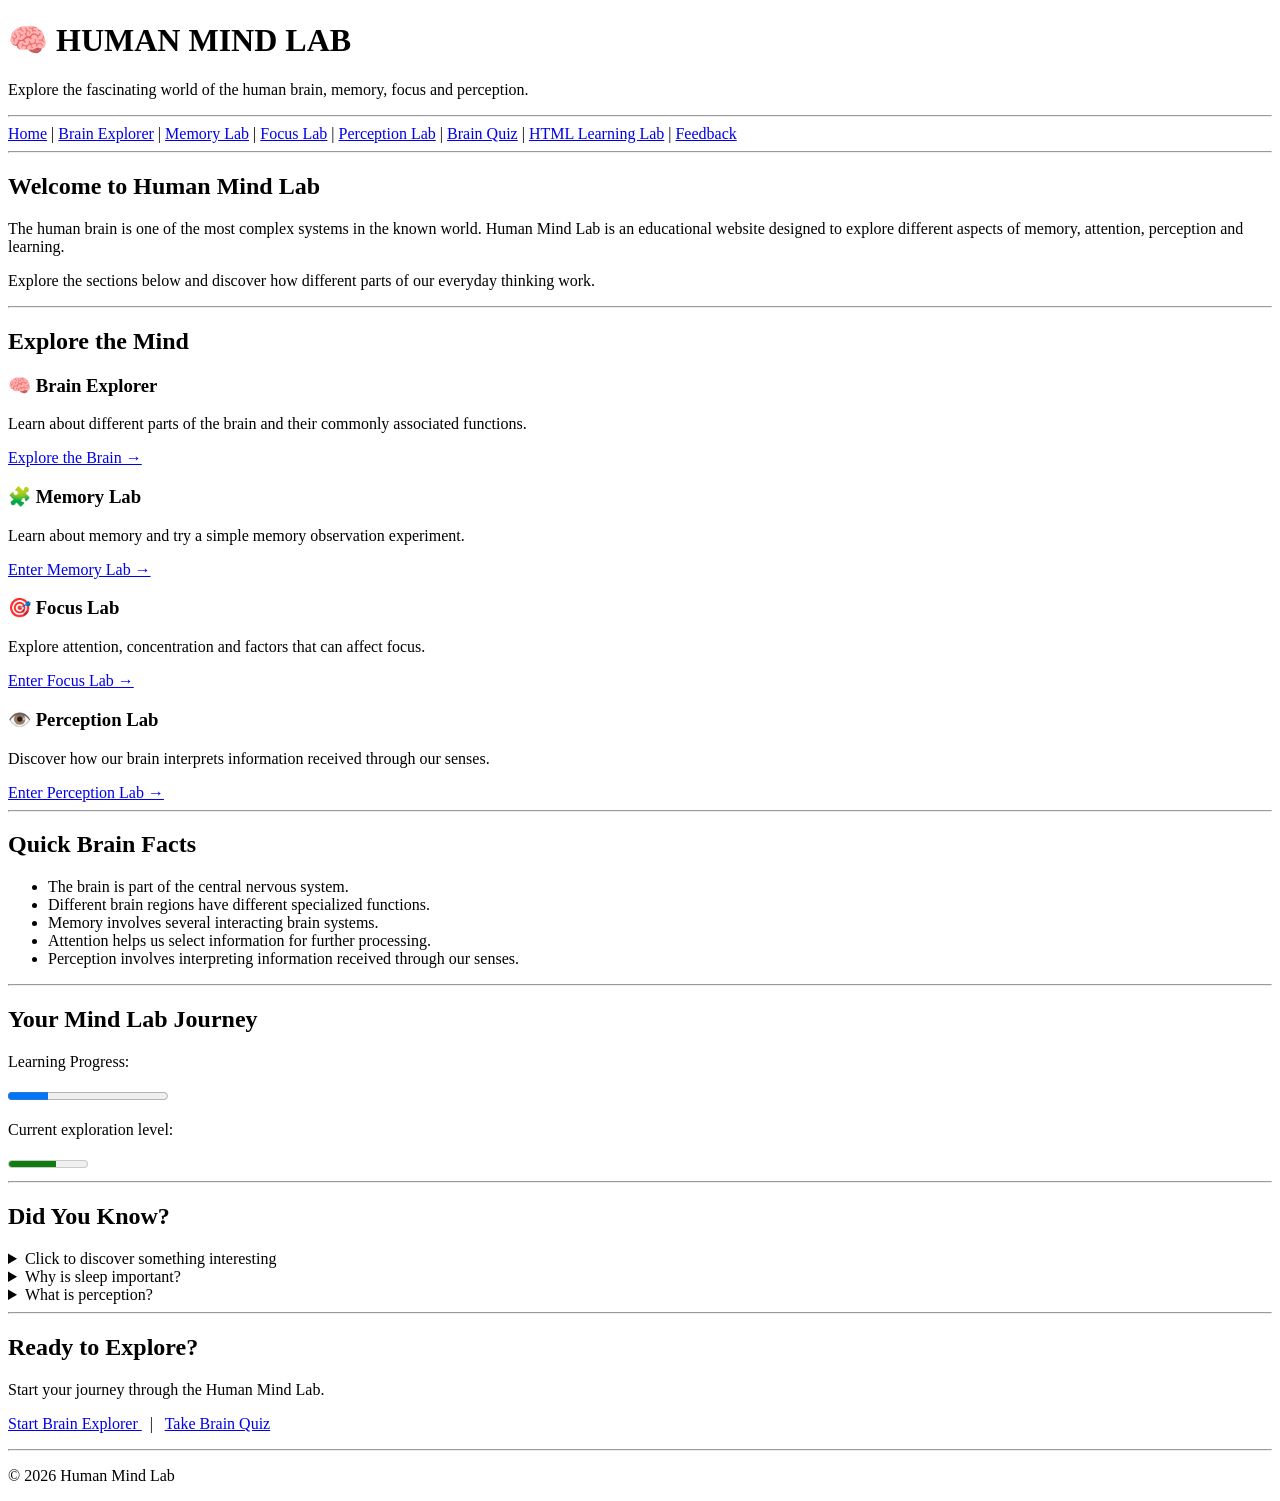
==== index.html @ 0be293cd "Upload Human Mind Lab project" ====
<!DOCTYPE html>
<html lang="en">

<head>
    <meta charset="UTF-8">

    <meta name="viewport"
          content="width=device-width, initial-scale=1.0">

    <title>Human Mind Lab</title>

    <meta name="description"
          content="Human Mind Lab - Explore memory, focus, perception and the human brain.">
</head>

<body>

    <!-- ================= HEADER ================= -->

    <header>

        <h1>🧠 HUMAN MIND LAB</h1>

        <p>
            Explore the fascinating world of the human brain,
            memory, focus and perception.
        </p>

        <hr>

        <!-- ================= NAVIGATION ================= -->

        <nav>

            <a href="index.html">Home</a> |
            <a href="brain.html">Brain Explorer</a> |
            <a href="memory.html">Memory Lab</a> |
            <a href="focus.html">Focus Lab</a> |
            <a href="perception.html">Perception Lab</a> |
            <a href="quiz.html">Brain Quiz</a> |
            <a href="learning.html">HTML Learning Lab</a> |
            <a href="feedback.html">Feedback</a>

        </nav>

    </header>


    <hr>


    <!-- ================= MAIN CONTENT ================= -->

    <main>

        <!-- HERO SECTION -->

        <section>

            <h2>Welcome to Human Mind Lab</h2>

            <p>
                The human brain is one of the most complex systems
                in the known world. Human Mind Lab is an educational
                website designed to explore different aspects of
                memory, attention, perception and learning.
            </p>

            <p>
                Explore the sections below and discover how different
                parts of our everyday thinking work.
            </p>

        </section>


        <hr>


        <!-- ================= EXPLORE SECTION ================= -->

        <section>

            <h2>Explore the Mind</h2>


            <article>

                <h3>🧠 Brain Explorer</h3>

                <p>
                    Learn about different parts of the brain and
                    their commonly associated functions.
                </p>

                <a href="brain.html">
                    Explore the Brain →
                </a>

            </article>


            <article>

                <h3>🧩 Memory Lab</h3>

                <p>
                    Learn about memory and try a simple memory
                    observation experiment.
                </p>

                <a href="memory.html">
                    Enter Memory Lab →
                </a>

            </article>


            <article>

                <h3>🎯 Focus Lab</h3>

                <p>
                    Explore attention, concentration and factors
                    that can affect focus.
                </p>

                <a href="focus.html">
                    Enter Focus Lab →
                </a>

            </article>


            <article>

                <h3>👁️ Perception Lab</h3>

                <p>
                    Discover how our brain interprets information
                    received through our senses.
                </p>

                <a href="perception.html">
                    Enter Perception Lab →
                </a>

            </article>

        </section>


        <hr>


        <!-- ================= QUICK FACTS ================= -->

        <section>

            <h2>Quick Brain Facts</h2>

            <ul>

                <li>
                    The brain is part of the central nervous system.
                </li>

                <li>
                    Different brain regions have different
                    specialized functions.
                </li>

                <li>
                    Memory involves several interacting brain systems.
                </li>

                <li>
                    Attention helps us select information for
                    further processing.
                </li>

                <li>
                    Perception involves interpreting information
                    received through our senses.
                </li>

            </ul>

        </section>


        <hr>


        <!-- ================= PROGRESS SECTION ================= -->

        <section>

            <h2>Your Mind Lab Journey</h2>

            <p>
                Learning Progress:
            </p>

            <progress value="25" max="100">
                25%
            </progress>

            <p>
                Current exploration level:
            </p>

            <meter value="3" min="0" max="5">
                3 out of 5
            </meter>

        </section>


        <hr>


        <!-- ================= DID YOU KNOW ================= -->

        <section>

            <h2>Did You Know?</h2>

            <details>

                <summary>
                    Click to discover something interesting
                </summary>

                <p>
                    Your brain continuously processes information
                    from your surroundings, even when you are not
                    consciously thinking about every detail.
                </p>

            </details>


            <details>

                <summary>
                    Why is sleep important?
                </summary>

                <p>
                    Sleep is associated with important biological
                    processes including memory consolidation,
                    learning and recovery.
                </p>

            </details>


            <details>

                <summary>
                    What is perception?
                </summary>

                <p>
                    Perception is the process through which the brain
                    interprets information received from the senses.
                </p>

            </details>

        </section>


        <hr>


        <!-- ================= CALL TO ACTION ================= -->

        <section>

            <h2>Ready to Explore?</h2>

            <p>
                Start your journey through the Human Mind Lab.
            </p>

            <p>

                <a href="brain.html">
                    Start Brain Explorer
                </a>

                &nbsp; | &nbsp;

                <a href="quiz.html">
                    Take Brain Quiz
                </a>

            </p>

        </section>

    </main>


    <hr>


    <!-- ================= FOOTER ================= -->

    <footer>

        <p>
            &copy; 2026 Human Mind Lab
        </p>

    </footer>

</body>

</html>
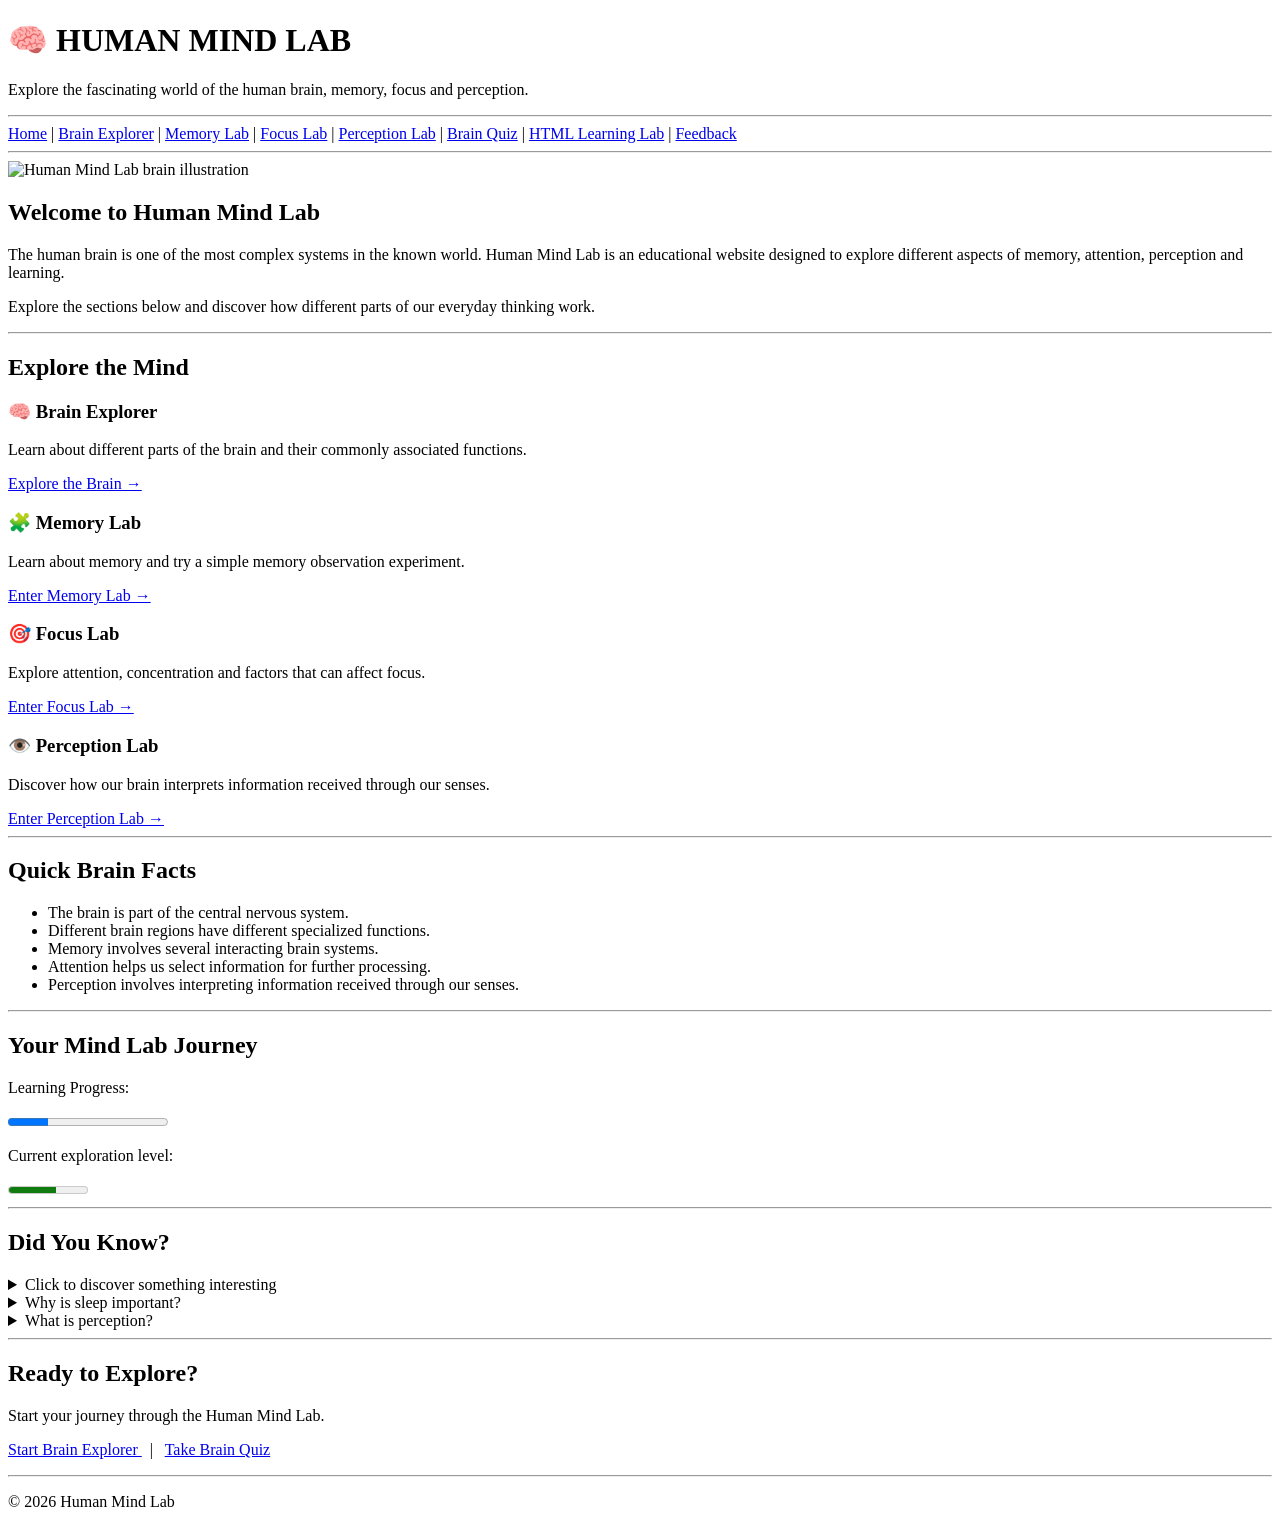
==== commit 526b271c: "Update index.html" ====
--- a/index.html
+++ b/index.html
@@ -11,6 +11,7 @@
 
     <meta name="description"
           content="Human Mind Lab - Explore memory, focus, perception and the human brain.">
+    <link rel="stylesheet" href="style.css">   
 </head>
 
 <body>
@@ -52,6 +53,12 @@
     <!-- ================= MAIN CONTENT ================= -->
 
     <main>
+         <section class="hero-image">
+        <img
+            src="images/human-mind-hero.png"
+            alt="Human Mind Lab brain illustration"
+        >
+    </section>
 
         <!-- HERO SECTION -->
 
@@ -319,4 +326,4 @@
 
 </body>
 
-</html>+</html>
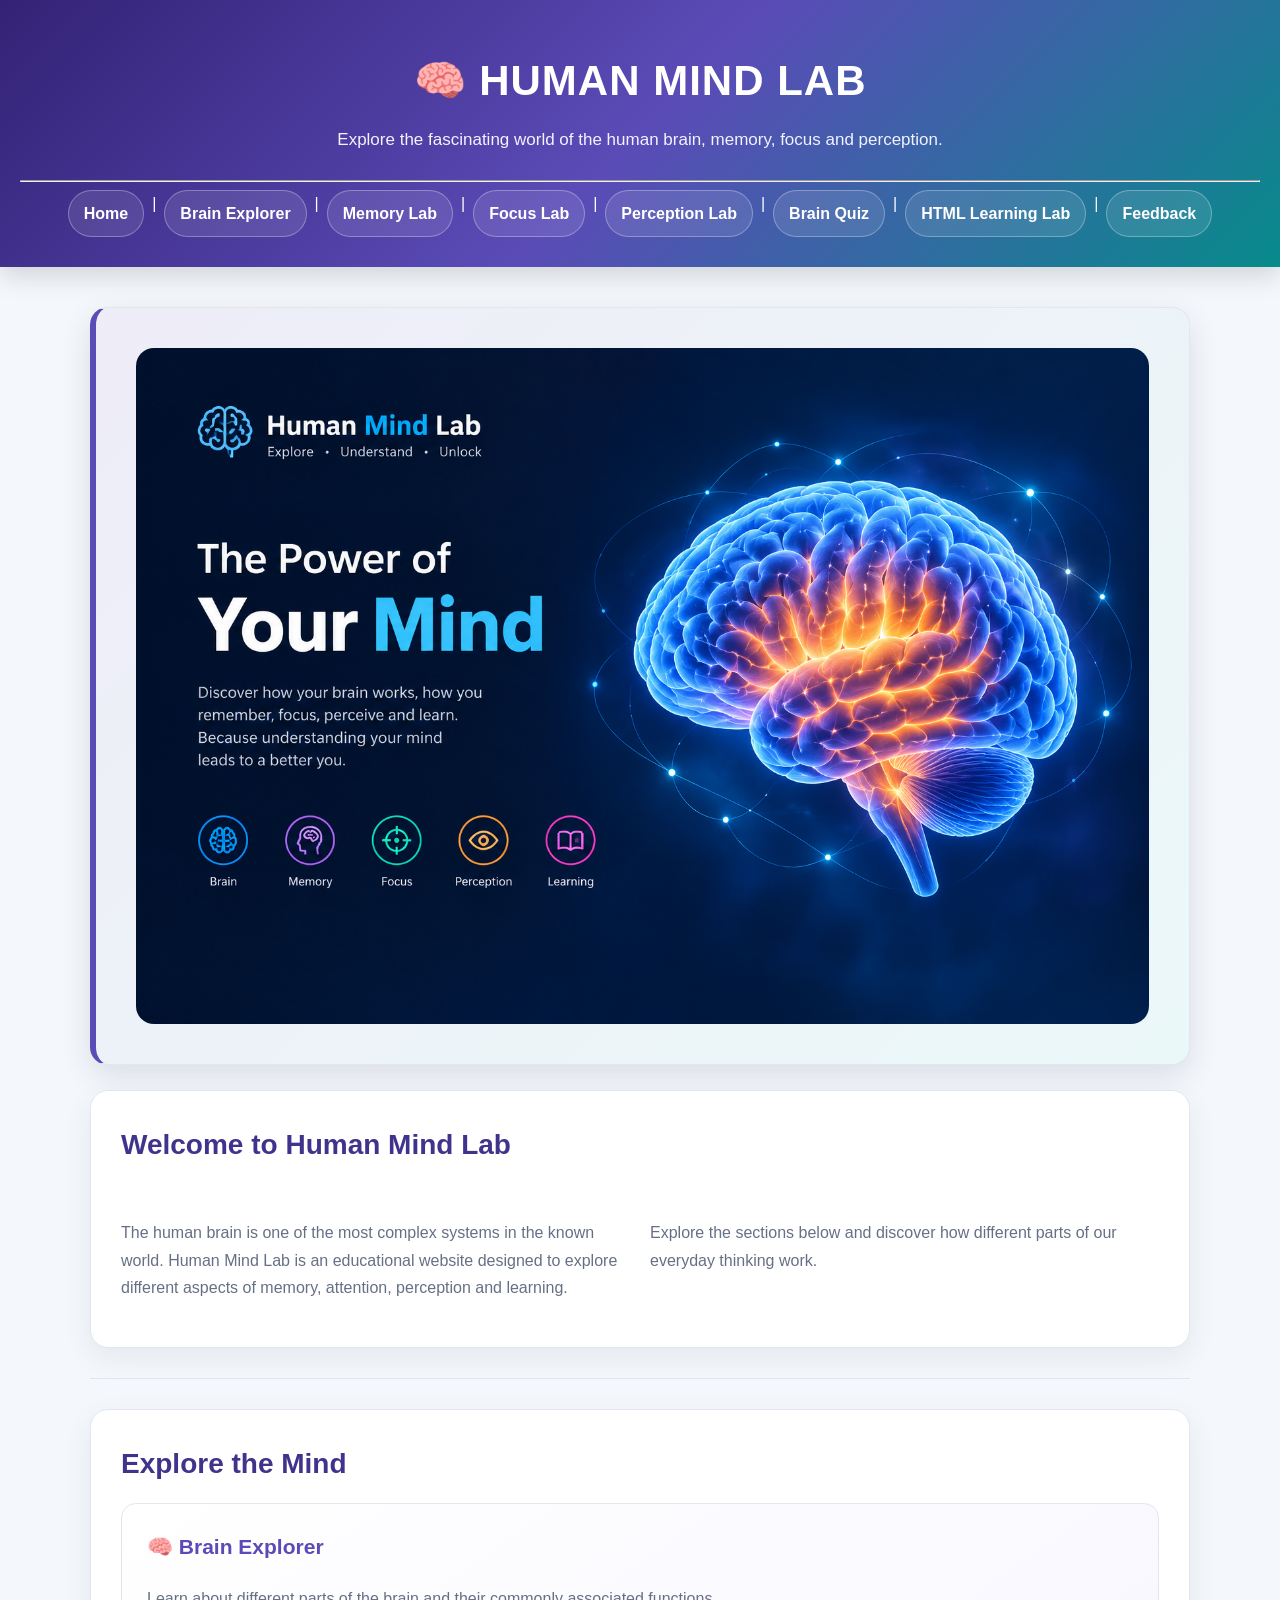
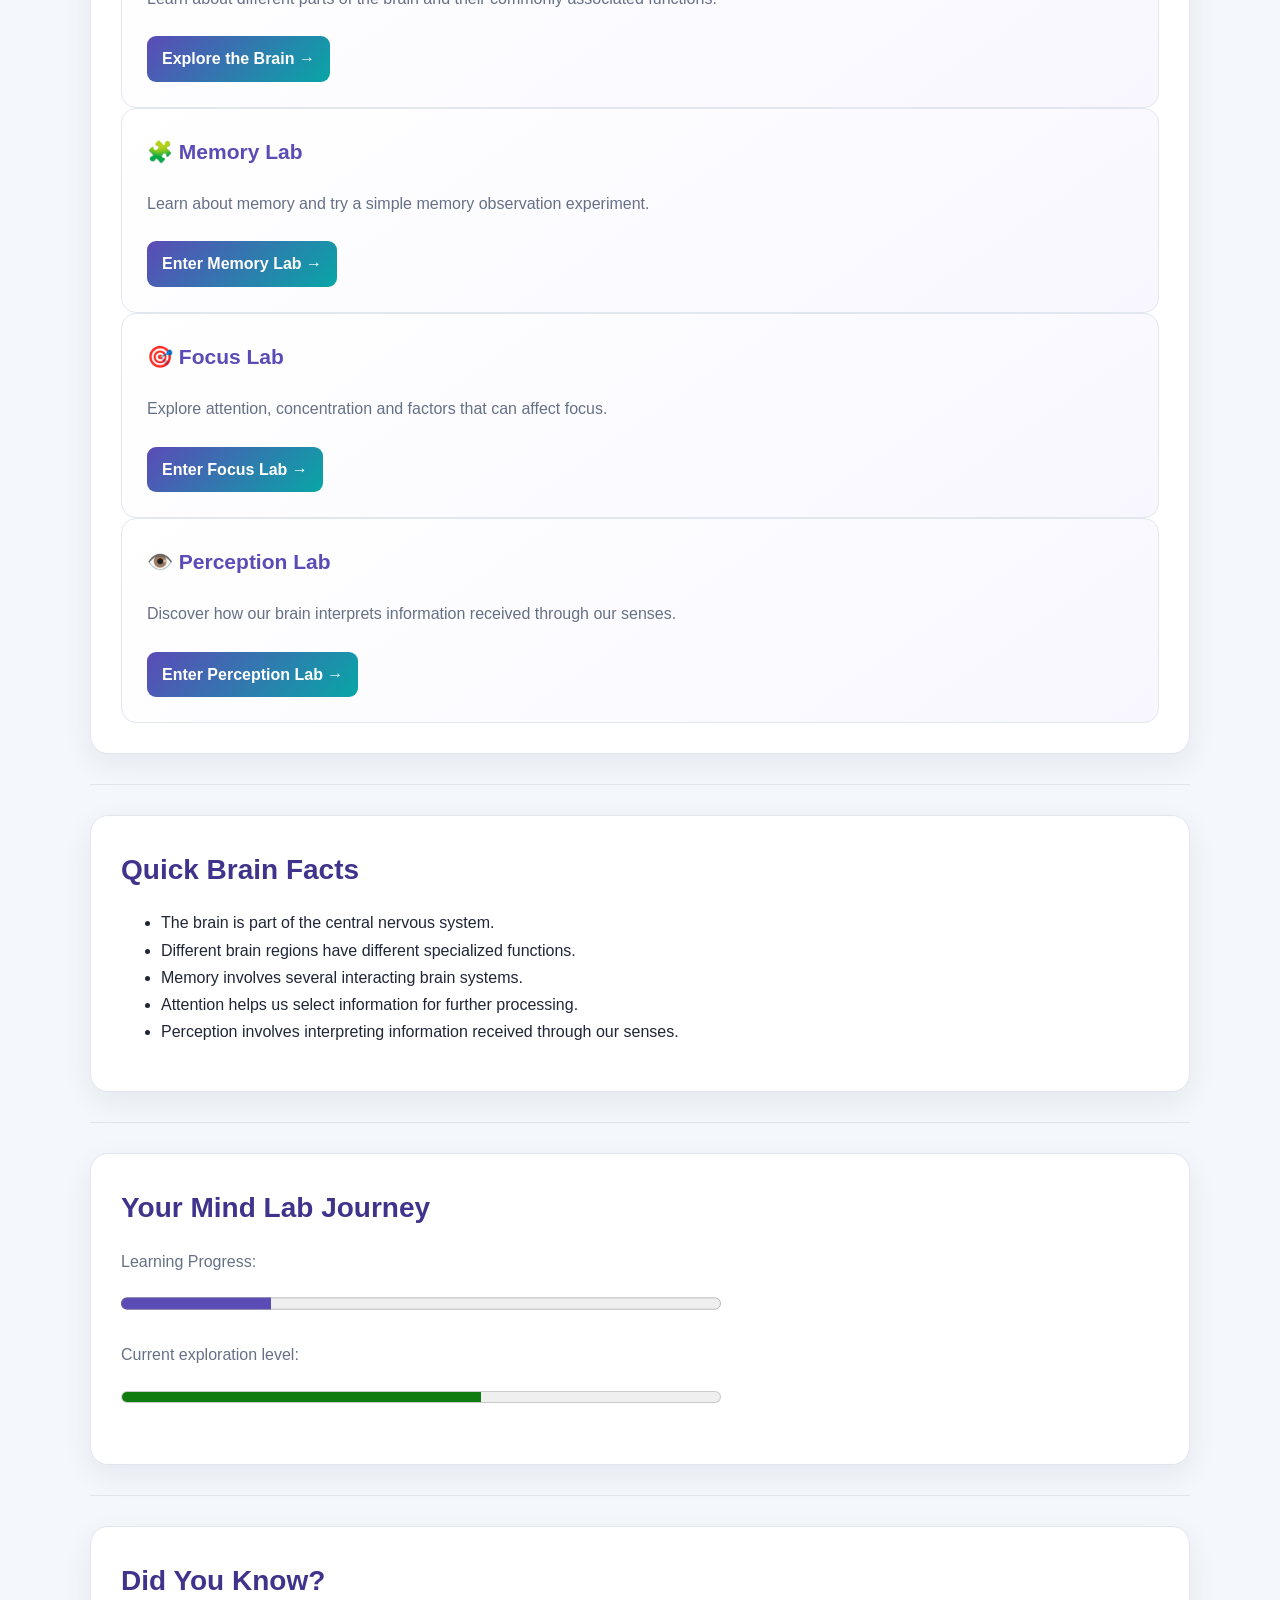
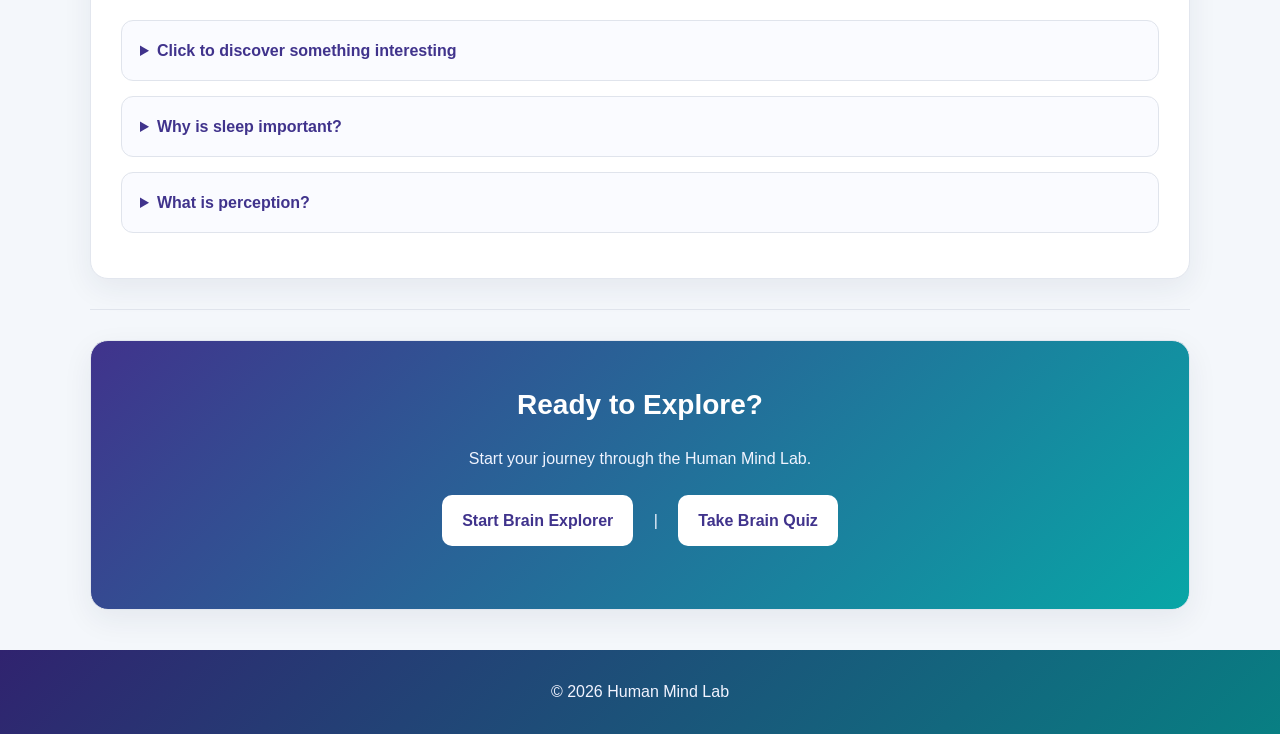
==== commit 83743364: "Update index.html" ====
--- a/index.html
+++ b/index.html
@@ -55,7 +55,7 @@
     <main>
          <section class="hero-image">
         <img
-            src="images/human-mind-hero.png"
+            src="human-mind-hero.png"
             alt="Human Mind Lab brain illustration"
         >
     </section>
--- a/style.css
+++ b/style.css
@@ -0,0 +1,431 @@
+/* =========================================
+   HUMAN MIND LAB - HOME PAGE
+   index.html
+   ========================================= */
+
+* {
+    box-sizing: border-box;
+}
+
+html {
+    scroll-behavior: smooth;
+}
+
+body {
+    margin: 0;
+    font-family: "Segoe UI", Arial, sans-serif;
+    line-height: 1.7;
+    color: #202638;
+    background: #f4f7fb;
+}
+
+/* =========================================
+   HEADER
+   ========================================= */
+
+header {
+    padding: 45px 20px 30px;
+    text-align: center;
+    color: white;
+    background: linear-gradient(
+        135deg,
+        #332275,
+        #5b4bb7,
+        #078b8b
+    );
+    box-shadow: 0 8px 25px rgba(0, 0, 0, 0.15);
+}
+
+header h1 {
+    margin: 0 0 10px;
+    font-size: 42px;
+    letter-spacing: 1px;
+}
+
+header p {
+    max-width: 750px;
+    margin: 0 auto 25px;
+    font-size: 17px;
+    color: #f1f3ff;
+}
+
+/* =========================================
+   NAVIGATION
+   ========================================= */
+
+nav {
+    display: flex;
+    flex-wrap: wrap;
+    justify-content: center;
+    gap: 8px;
+}
+
+nav a {
+    padding: 9px 15px;
+    color: white;
+    text-decoration: none;
+    font-weight: 600;
+    border: 1px solid rgba(255, 255, 255, 0.3);
+    border-radius: 25px;
+    background: rgba(255, 255, 255, 0.10);
+    transition: 0.3s;
+}
+
+nav a:hover {
+    background: white;
+    color: #4d3ca0;
+    transform: translateY(-2px);
+}
+
+/* =========================================
+   HORIZONTAL LINES
+   ========================================= */
+
+body > hr {
+    display: none;
+}
+
+main hr {
+    border: 0;
+    border-top: 1px solid #e0e4ec;
+    margin: 30px 0;
+}
+
+/* =========================================
+   MAIN CONTAINER
+   ========================================= */
+
+main {
+    width: 92%;
+    max-width: 1100px;
+    margin: 40px auto;
+}
+
+/* =========================================
+   GENERAL SECTIONS
+   ========================================= */
+
+main > section {
+    margin-bottom: 25px;
+    padding: 30px;
+    background: white;
+    border: 1px solid #e2e6ee;
+    border-radius: 18px;
+    box-shadow: 0 10px 30px rgba(30, 40, 70, 0.07);
+}
+
+section h2 {
+    margin-top: 0;
+    margin-bottom: 15px;
+    color: #40338c;
+    font-size: 28px;
+}
+
+section p {
+    color: #667085;
+}
+
+/* =========================================
+   WELCOME SECTION
+   ========================================= */
+
+main > section:first-child {
+    padding: 40px;
+    background:
+        linear-gradient(
+            135deg,
+            rgba(91, 75, 183, 0.10),
+            rgba(0, 166, 166, 0.08)
+        ),
+        white;
+    border-left: 6px solid #5b4bb7;
+}
+
+main > section:first-child h2 {
+    font-size: 32px;
+}
+
+/* =========================================
+   EXPLORE THE MIND
+   ========================================= */
+
+main > section:nth-of-type(2) {
+    display: grid;
+    grid-template-columns: repeat(2, 1fr);
+    gap: 20px;
+}
+
+main > section:nth-of-type(2) > h2 {
+    grid-column: 1 / -1;
+}
+
+/* Individual cards */
+
+article {
+    padding: 25px;
+    border: 1px solid #e2e6ee;
+    border-radius: 15px;
+    background: linear-gradient(
+        145deg,
+        #ffffff,
+        #f8f7ff
+    );
+    transition: 0.3s;
+}
+
+article:hover {
+    transform: translateY(-7px);
+    box-shadow: 0 18px 35px rgba(50, 45, 100, 0.13);
+    border-color: #bcb2ed;
+}
+
+article h3 {
+    margin-top: 0;
+    color: #5b4bb7;
+    font-size: 21px;
+}
+
+article p {
+    color: #667085;
+}
+
+article a {
+    display: inline-block;
+    margin-top: 8px;
+    padding: 9px 15px;
+    color: white;
+    background: linear-gradient(
+        135deg,
+        #5b4bb7,
+        #08a6a6
+    );
+    border-radius: 9px;
+    text-decoration: none;
+    font-weight: 700;
+    transition: 0.3s;
+}
+
+article a:hover {
+    transform: translateY(-2px);
+    box-shadow: 0 8px 18px rgba(91, 75, 183, 0.25);
+}
+
+/* =========================================
+   QUICK BRAIN FACTS
+   ========================================= */
+
+main > section:nth-of-type(3) ul {
+    padding-left: 25px;
+}
+
+main > section:nth-of-type(3) li {
+    margin: 12px 0;
+    padding-left: 5px;
+    color: #667085;
+}
+
+main > section:nth-of-type(3) li::marker {
+    color: #5b4bb7;
+}
+
+/* =========================================
+   PROGRESS SECTION
+   ========================================= */
+
+progress,
+meter {
+    width: 100%;
+    max-width: 600px;
+    height: 25px;
+    display: block;
+    margin: 10px 0 25px;
+}
+
+progress {
+    accent-color: #5b4bb7;
+}
+
+meter {
+    accent-color: #08a6a6;
+}
+
+/* =========================================
+   DID YOU KNOW
+   ========================================= */
+
+details {
+    margin: 15px 0;
+    border: 1px solid #e0e4ec;
+    border-radius: 12px;
+    background: #fafbff;
+    overflow: hidden;
+}
+
+summary {
+    padding: 16px 18px;
+    cursor: pointer;
+    color: #40338c;
+    font-weight: 700;
+    transition: 0.2s;
+}
+
+summary:hover {
+    background: #f0eeff;
+}
+
+details[open] summary {
+    background: #f0eeff;
+    border-bottom: 1px solid #e0e4ec;
+}
+
+details p {
+    padding: 5px 20px 18px;
+}
+
+/* =========================================
+   CALL TO ACTION
+   ========================================= */
+
+main > section:last-child {
+    text-align: center;
+    padding: 40px 25px;
+    background: linear-gradient(
+        135deg,
+        #40338c,
+        #08a6a6
+    );
+}
+
+main > section:last-child h2 {
+    color: white;
+}
+
+main > section:last-child p {
+    color: #f0f4ff;
+}
+
+main > section:last-child a {
+    display: inline-block;
+    margin: 7px;
+    padding: 12px 20px;
+    color: #40338c;
+    background: white;
+    border-radius: 10px;
+    text-decoration: none;
+    font-weight: 800;
+    transition: 0.3s;
+}
+
+main > section:last-child a:hover {
+    transform: translateY(-3px);
+    box-shadow: 0 10px 25px rgba(0, 0, 0, 0.18);
+}
+
+/* =========================================
+   FOOTER
+   ========================================= */
+
+footer {
+    padding: 28px 20px;
+    text-align: center;
+    color: white;
+    background: linear-gradient(
+        135deg,
+        #30236f,
+        #087f83
+    );
+}
+
+footer p {
+    margin: 0;
+    color: #f2f4ff;
+}
+
+/* =========================================
+   RESPONSIVE DESIGN
+   ========================================= */
+
+@media (max-width: 800px) {
+
+    header h1 {
+        font-size: 32px;
+    }
+
+    nav {
+        flex-direction: column;
+        align-items: stretch;
+    }
+
+    nav a {
+        text-align: center;
+    }
+
+    main {
+        width: 94%;
+        margin: 25px auto;
+    }
+
+    main > section {
+        padding: 23px;
+    }
+
+    main > section:nth-of-type(2) {
+        grid-template-columns: 1fr;
+    }
+
+    main > section:nth-of-type(2) > h2 {
+        grid-column: auto;
+    }
+}
+
+@media (max-width: 500px) {
+
+    header {
+        padding: 35px 15px 25px;
+    }
+
+    header h1 {
+        font-size: 26px;
+    }
+
+    header p {
+        font-size: 15px;
+    }
+
+    main {
+        width: 95%;
+    }
+
+    main > section {
+        padding: 18px;
+        border-radius: 14px;
+    }
+
+    article {
+        padding: 20px;
+    }
+
+    main > section:last-child a {
+        display: block;
+        margin: 10px 0;
+    }
+}
+/* =========================================
+   HERO IMAGE
+   ========================================= */
+
+.hero-image {
+    margin-bottom: 25px;
+    padding: 0;
+    overflow: hidden;
+    border-radius: 18px;
+    background: #071a3d;
+    box-shadow: 0 10px 30px rgba(30, 40, 70, 0.12);
+}
+
+.hero-image img {
+    display: block;
+    width: 100%;
+    height: auto;
+    border-radius: 18px;
+}
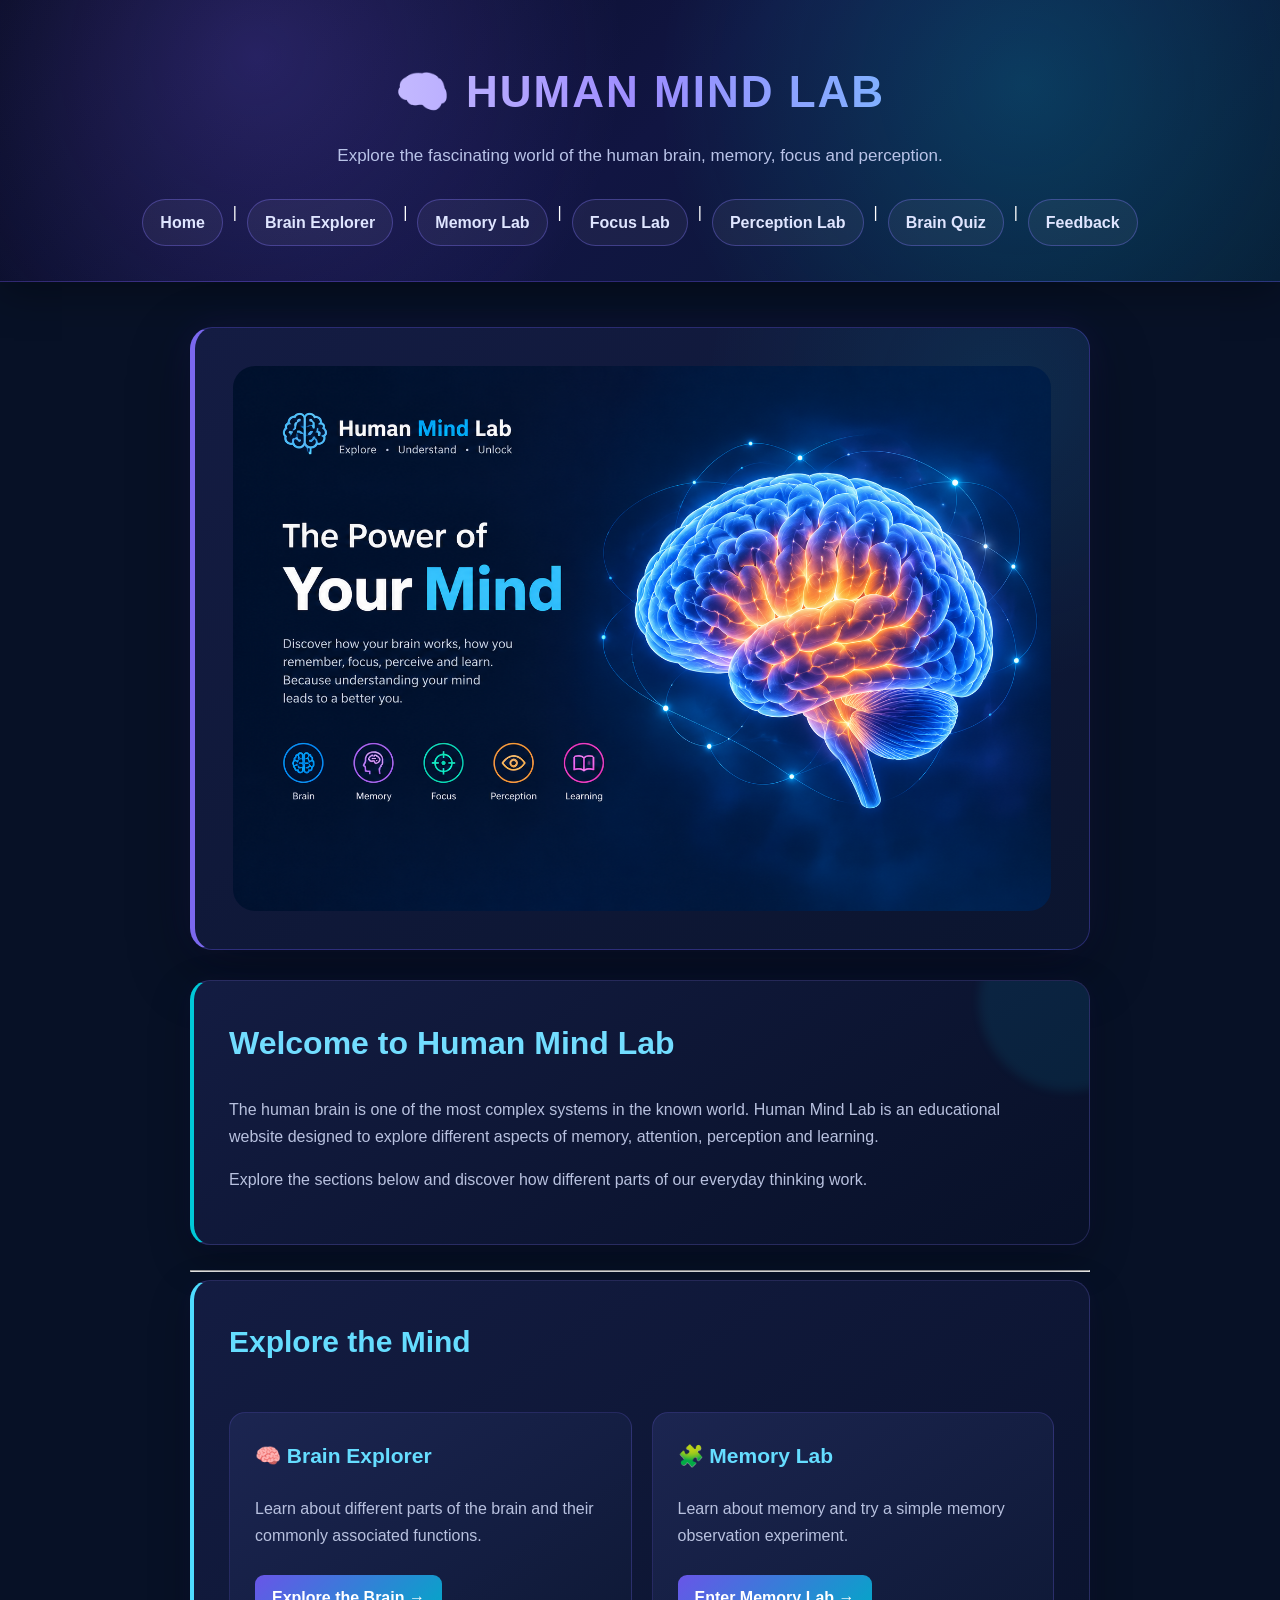
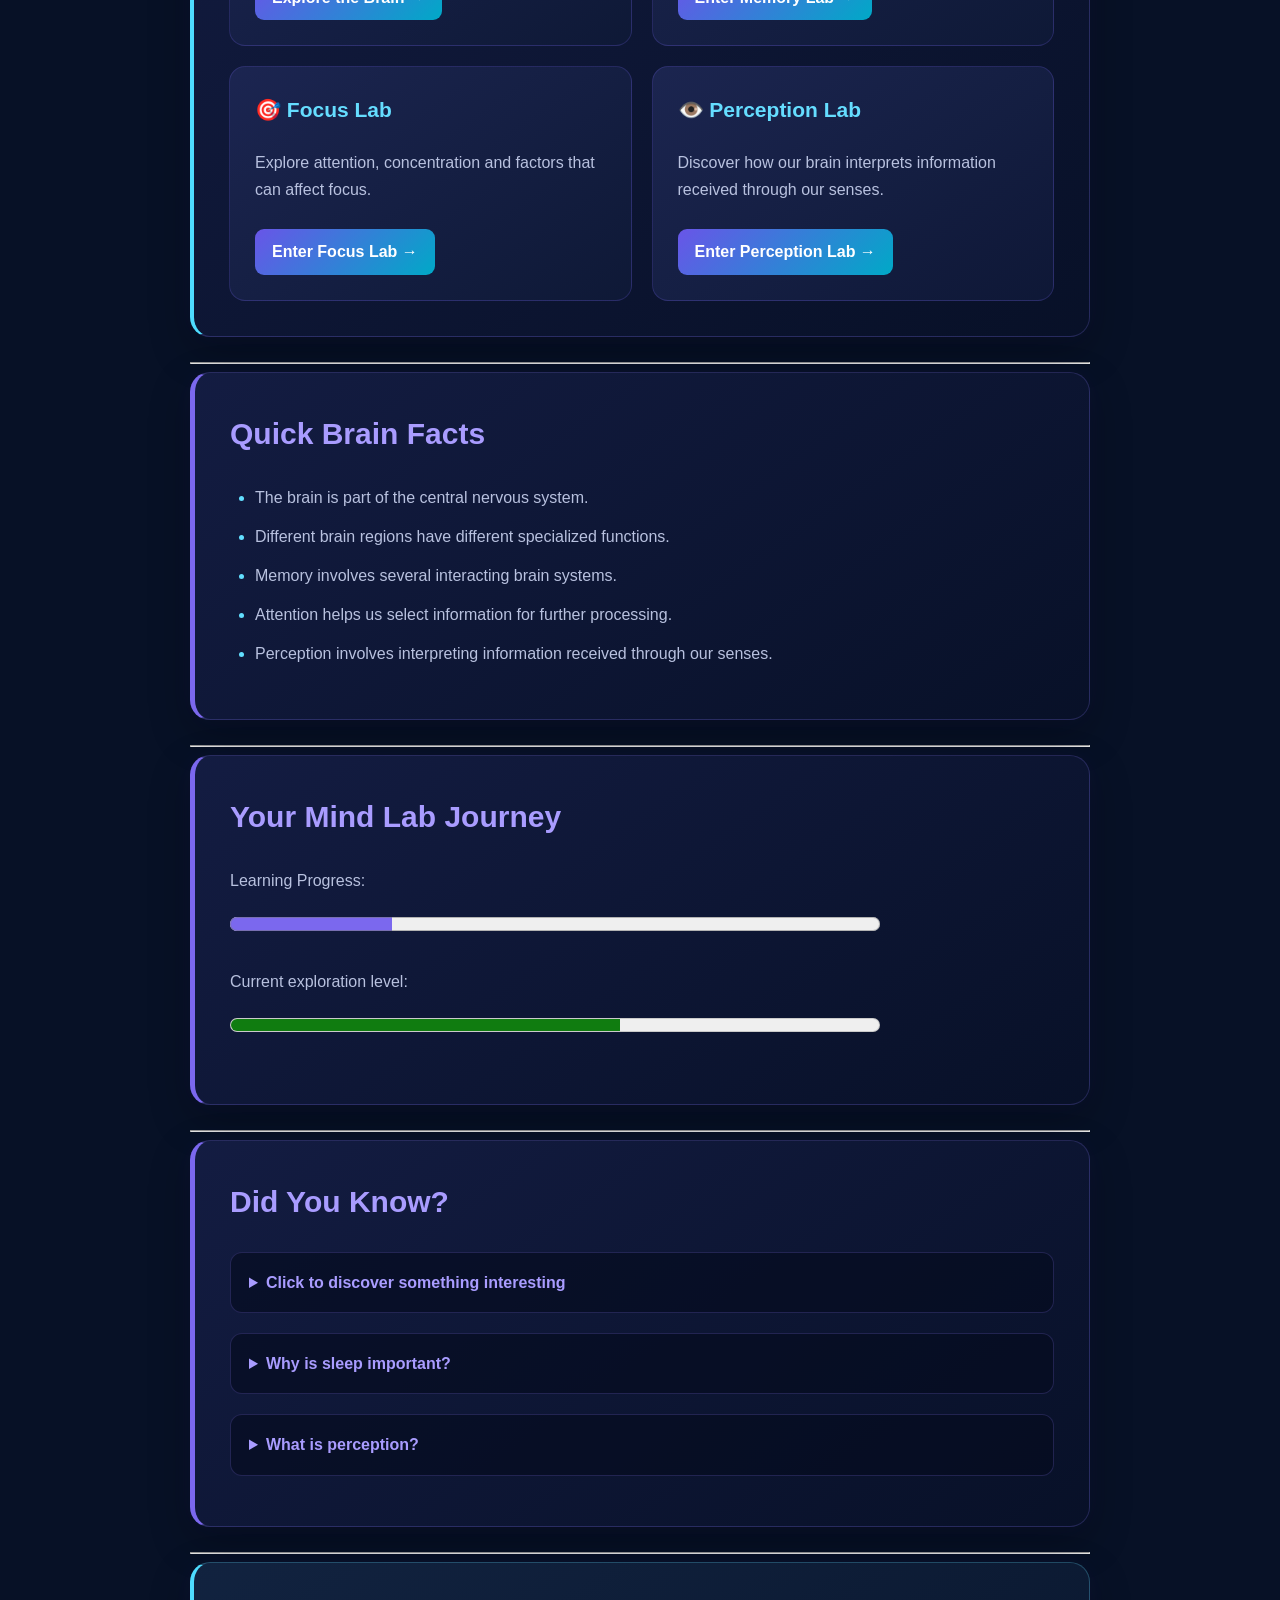
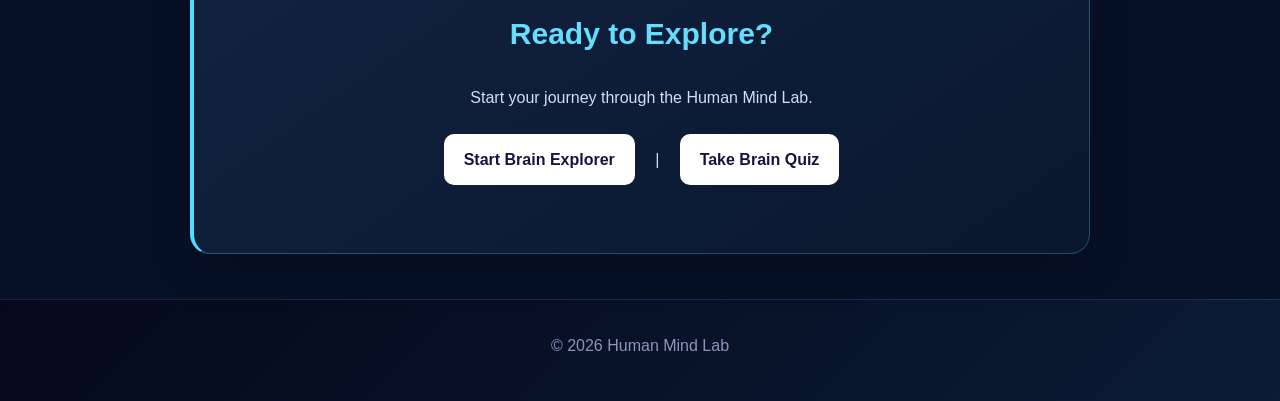
==== commit 8dcbd721: "Update index.html" ====
--- a/index.html
+++ b/index.html
@@ -39,7 +39,6 @@
             <a href="focus.html">Focus Lab</a> |
             <a href="perception.html">Perception Lab</a> |
             <a href="quiz.html">Brain Quiz</a> |
-            <a href="learning.html">HTML Learning Lab</a> |
             <a href="feedback.html">Feedback</a>
 
         </nav>
--- a/style.css
+++ b/style.css
@@ -1,5 +1,6 @@
 /* =========================================
-   HUMAN MIND LAB - HOME PAGE
+   HUMAN MIND LAB
+   MODERN FUTURISTIC THEME
    index.html
    ========================================= */
 
@@ -15,8 +16,8 @@
     margin: 0;
     font-family: "Segoe UI", Arial, sans-serif;
     line-height: 1.7;
-    color: #202638;
-    background: #f4f7fb;
+    color: #e8ecff;
+    background: #071126;
 }
 
 /* =========================================
@@ -24,29 +25,34 @@
    ========================================= */
 
 header {
-    padding: 45px 20px 30px;
+    padding: 55px 20px 35px;
     text-align: center;
     color: white;
-    background: linear-gradient(
-        135deg,
-        #332275,
-        #5b4bb7,
-        #078b8b
-    );
-    box-shadow: 0 8px 25px rgba(0, 0, 0, 0.15);
+
+    background:
+        radial-gradient(circle at 20% 20%, rgba(123, 92, 255, 0.25), transparent 35%),
+        radial-gradient(circle at 80% 30%, rgba(0, 220, 255, 0.18), transparent 35%),
+        linear-gradient(135deg, #070b20, #111542, #071d35);
+
+    border-bottom: 1px solid rgba(123, 92, 255, 0.3);
+    box-shadow: 0 10px 40px rgba(0, 0, 0, 0.35);
 }
 
 header h1 {
-    margin: 0 0 10px;
-    font-size: 42px;
-    letter-spacing: 1px;
+    margin: 0 0 12px;
+    font-size: 44px;
+    letter-spacing: 2px;
+
+    background: linear-gradient(90deg, #ffffff, #9d8cff, #55e8ff);
+    -webkit-background-clip: text;
+    -webkit-text-fill-color: transparent;
 }
 
 header p {
-    max-width: 750px;
-    margin: 0 auto 25px;
+    max-width: 760px;
+    margin: 0 auto 28px;
+    color: #b9c3e8;
     font-size: 17px;
-    color: #f1f3ff;
 }
 
 /* =========================================
@@ -57,48 +63,80 @@
     display: flex;
     flex-wrap: wrap;
     justify-content: center;
-    gap: 8px;
+    gap: 10px;
 }
 
 nav a {
-    padding: 9px 15px;
-    color: white;
+    padding: 9px 17px;
+
+    color: #dfe5ff;
     text-decoration: none;
     font-weight: 600;
-    border: 1px solid rgba(255, 255, 255, 0.3);
+
+    border: 1px solid rgba(135, 121, 255, 0.35);
     border-radius: 25px;
-    background: rgba(255, 255, 255, 0.10);
-    transition: 0.3s;
+
+    background: rgba(255, 255, 255, 0.05);
+
+    transition: 0.3s ease;
 }
 
 nav a:hover {
-    background: white;
-    color: #4d3ca0;
-    transform: translateY(-2px);
-}
-
-/* =========================================
-   HORIZONTAL LINES
-   ========================================= */
-
-body > hr {
-    display: none;
-}
-
-main hr {
-    border: 0;
-    border-top: 1px solid #e0e4ec;
-    margin: 30px 0;
-}
-
-/* =========================================
-   MAIN CONTAINER
+    color: white;
+    background: linear-gradient(135deg, #6654e8, #00bcd4);
+
+    border-color: transparent;
+
+    transform: translateY(-3px);
+
+    box-shadow:
+        0 8px 25px rgba(94, 76, 220, 0.35);
+}
+
+/* =========================================
+   MAIN
    ========================================= */
 
 main {
     width: 92%;
-    max-width: 1100px;
-    margin: 40px auto;
+    max-width: 1150px;
+    margin: 45px auto;
+}
+
+/* =========================================
+   HERO IMAGE
+   ========================================= */
+
+.hero-image {
+    margin-bottom: 30px;
+    padding: 0;
+
+    overflow: hidden;
+
+    border-radius: 22px;
+
+    border: 1px solid rgba(111, 93, 255, 0.3);
+
+    background: #050a1c;
+
+    box-shadow:
+        0 20px 60px rgba(0, 0, 0, 0.4),
+        0 0 40px rgba(92, 76, 230, 0.12);
+}
+
+.hero-image img {
+    display: block;
+
+    width: 100%;
+    height: auto;
+
+    border-radius: 22px;
+
+    transition: transform 0.5s ease;
+}
+
+.hero-image:hover img {
+    transform: scale(1.015);
 }
 
 /* =========================================
@@ -106,176 +144,244 @@
    ========================================= */
 
 main > section {
-    margin-bottom: 25px;
-    padding: 30px;
-    background: white;
-    border: 1px solid #e2e6ee;
-    border-radius: 18px;
-    box-shadow: 0 10px 30px rgba(30, 40, 70, 0.07);
+    margin-bottom: 28px;
+    padding: 32px;
+
+    background:
+        linear-gradient(
+            145deg,
+            rgba(20, 29, 67, 0.96),
+            rgba(11, 20, 45, 0.96)
+        );
+
+    border: 1px solid rgba(117, 105, 214, 0.20);
+
+    border-radius: 20px;
+
+    box-shadow:
+        0 15px 40px rgba(0, 0, 0, 0.25);
+
+    backdrop-filter: blur(10px);
 }
 
 section h2 {
     margin-top: 0;
     margin-bottom: 15px;
-    color: #40338c;
-    font-size: 28px;
+
+    color: #a99cff;
+
+    font-size: 29px;
 }
 
 section p {
-    color: #667085;
+    color: #b8c1df;
 }
 
 /* =========================================
    WELCOME SECTION
    ========================================= */
 
-main > section:first-child {
-    padding: 40px;
+main > section:nth-of-type(2) {
+    position: relative;
+    overflow: hidden;
+
+    border-left: 4px solid #7c68ff;
+}
+
+main > section:nth-of-type(2)::before {
+    content: "";
+
+    position: absolute;
+
+    width: 180px;
+    height: 180px;
+
+    right: -70px;
+    top: -70px;
+
+    background: rgba(0, 210, 255, 0.08);
+
+    border-radius: 50%;
+
+    filter: blur(5px);
+}
+
+main > section:nth-of-type(2) h2 {
+    font-size: 32px;
+}
+
+/* =========================================
+   EXPLORE THE MIND
+   ========================================= */
+
+main > section:nth-of-type(3) {
+    display: grid;
+
+    grid-template-columns: repeat(2, 1fr);
+
+    gap: 20px;
+}
+
+main > section:nth-of-type(3) > h2 {
+    grid-column: 1 / -1;
+}
+
+/* =========================================
+   CARDS
+   ========================================= */
+
+article {
+    padding: 25px;
+
     background:
         linear-gradient(
-            135deg,
-            rgba(91, 75, 183, 0.10),
-            rgba(0, 166, 166, 0.08)
-        ),
-        white;
-    border-left: 6px solid #5b4bb7;
-}
-
-main > section:first-child h2 {
-    font-size: 32px;
-}
-
-/* =========================================
-   EXPLORE THE MIND
-   ========================================= */
-
-main > section:nth-of-type(2) {
-    display: grid;
-    grid-template-columns: repeat(2, 1fr);
-    gap: 20px;
-}
-
-main > section:nth-of-type(2) > h2 {
-    grid-column: 1 / -1;
-}
-
-/* Individual cards */
-
-article {
-    padding: 25px;
-    border: 1px solid #e2e6ee;
-    border-radius: 15px;
-    background: linear-gradient(
-        145deg,
-        #ffffff,
-        #f8f7ff
-    );
-    transition: 0.3s;
+            145deg,
+            rgba(29, 38, 82, 0.95),
+            rgba(15, 25, 55, 0.95)
+        );
+
+    border: 1px solid rgba(124, 104, 255, 0.20);
+
+    border-radius: 16px;
+
+    transition: 0.3s ease;
 }
 
 article:hover {
     transform: translateY(-7px);
-    box-shadow: 0 18px 35px rgba(50, 45, 100, 0.13);
-    border-color: #bcb2ed;
+
+    border-color: rgba(80, 220, 255, 0.55);
+
+    box-shadow:
+        0 15px 35px rgba(0, 0, 0, 0.35),
+        0 0 25px rgba(87, 76, 220, 0.12);
 }
 
 article h3 {
     margin-top: 0;
-    color: #5b4bb7;
+
+    color: #65ddff;
+
     font-size: 21px;
 }
 
 article p {
-    color: #667085;
+    color: #b8c1df;
 }
 
 article a {
     display: inline-block;
-    margin-top: 8px;
-    padding: 9px 15px;
+
+    margin-top: 10px;
+
+    padding: 9px 17px;
+
     color: white;
+
     background: linear-gradient(
         135deg,
-        #5b4bb7,
-        #08a6a6
+        #6955e8,
+        #00a9c7
     );
+
     border-radius: 9px;
+
     text-decoration: none;
+
     font-weight: 700;
-    transition: 0.3s;
+
+    transition: 0.3s ease;
 }
 
 article a:hover {
     transform: translateY(-2px);
-    box-shadow: 0 8px 18px rgba(91, 75, 183, 0.25);
+
+    box-shadow:
+        0 8px 25px rgba(0, 190, 220, 0.25);
 }
 
 /* =========================================
    QUICK BRAIN FACTS
    ========================================= */
 
-main > section:nth-of-type(3) ul {
+main > section:nth-of-type(4) ul {
     padding-left: 25px;
 }
 
-main > section:nth-of-type(3) li {
+main > section:nth-of-type(4) li {
     margin: 12px 0;
-    padding-left: 5px;
-    color: #667085;
-}
-
-main > section:nth-of-type(3) li::marker {
-    color: #5b4bb7;
-}
-
-/* =========================================
-   PROGRESS SECTION
+
+    color: #b8c1df;
+}
+
+main > section:nth-of-type(4) li::marker {
+    color: #62dfff;
+}
+
+/* =========================================
+   PROGRESS
    ========================================= */
 
 progress,
 meter {
     width: 100%;
     max-width: 600px;
+
     height: 25px;
+
     display: block;
+
     margin: 10px 0 25px;
 }
 
 progress {
-    accent-color: #5b4bb7;
+    accent-color: #7b68ee;
 }
 
 meter {
-    accent-color: #08a6a6;
-}
-
-/* =========================================
-   DID YOU KNOW
+    accent-color: #00c6d7;
+}
+
+/* =========================================
+   DETAILS / SUMMARY
    ========================================= */
 
 details {
     margin: 15px 0;
-    border: 1px solid #e0e4ec;
+
+    border: 1px solid rgba(124, 104, 255, 0.20);
+
     border-radius: 12px;
-    background: #fafbff;
+
+    background: rgba(7, 15, 38, 0.7);
+
     overflow: hidden;
 }
 
 summary {
     padding: 16px 18px;
+
     cursor: pointer;
-    color: #40338c;
+
+    color: #9f91ff;
+
     font-weight: 700;
-    transition: 0.2s;
+
+    transition: 0.3s ease;
 }
 
 summary:hover {
-    background: #f0eeff;
+    color: #62ddff;
+
+    background: rgba(100, 80, 230, 0.10);
 }
 
 details[open] summary {
-    background: #f0eeff;
-    border-bottom: 1px solid #e0e4ec;
+    color: #62ddff;
+
+    background: rgba(100, 80, 230, 0.12);
+
+    border-bottom: 1px solid rgba(124, 104, 255, 0.20);
 }
 
 details p {
@@ -288,144 +394,1750 @@
 
 main > section:last-child {
     text-align: center;
-    padding: 40px 25px;
+
+    padding: 45px 25px;
+
+    background:
+        radial-gradient(
+            circle at 20% 30%,
+            rgba(128, 93, 255, 0.35),
+            transparent 35%
+        ),
+        radial-gradient(
+            circle at 80% 70%,
+            rgba(0, 215, 255, 0.25),
+            transparent 35%
+        ),
+        linear-gradient(
+            135deg,
+            #18104b,
+            #073c55
+        );
+
+    border: 1px solid rgba(101, 221, 255, 0.25);
+}
+
+main > section:last-child h2 {
+    color: white;
+}
+
+main > section:last-child p {
+    color: #d5ddf5;
+}
+
+main > section:last-child a {
+    display: inline-block;
+
+    margin: 7px;
+
+    padding: 12px 20px;
+
+    color: #151442;
+
+    background: #ffffff;
+
+    border-radius: 10px;
+
+    text-decoration: none;
+
+    font-weight: 800;
+
+    transition: 0.3s ease;
+}
+
+main > section:last-child a:hover {
+    color: white;
+
     background: linear-gradient(
         135deg,
-        #40338c,
-        #08a6a6
+        #6955e8,
+        #00bcd4
     );
-}
-
-main > section:last-child h2 {
+
+    transform: translateY(-3px);
+
+    box-shadow:
+        0 10px 25px rgba(0, 0, 0, 0.30);
+}
+
+/* =========================================
+   FOOTER
+   ========================================= */
+
+footer {
+    padding: 30px 20px;
+
+    text-align: center;
+
+    color: #dfe6ff;
+
+    background:
+        linear-gradient(
+            135deg,
+            #05091b,
+            #0b1b35
+        );
+
+    border-top: 1px solid rgba(124, 104, 255, 0.20);
+}
+
+footer p {
+    margin: 0;
+
+    color: #8995ba;
+}
+
+/* =========================================
+   RESPONSIVE DESIGN
+   ========================================= */
+
+@media (max-width: 800px) {
+
+    header h1 {
+        font-size: 34px;
+    }
+
+    nav {
+        flex-direction: column;
+        align-items: stretch;
+    }
+
+    nav a {
+        text-align: center;
+    }
+
+    main {
+        width: 94%;
+        margin: 30px auto;
+    }
+
+    main > section {
+        padding: 24px;
+    }
+
+    main > section:nth-of-type(3) {
+        grid-template-columns: 1fr;
+    }
+
+    main > section:nth-of-type(3) > h2 {
+        grid-column: auto;
+    }
+}
+
+@media (max-width: 500px) {
+
+    header {
+        padding: 35px 15px 25px;
+    }
+
+    header h1 {
+        font-size: 28px;
+    }
+
+    header p {
+        font-size: 15px;
+    }
+
+    main {
+        width: 95%;
+    }
+
+    main > section {
+        padding: 20px;
+        border-radius: 15px;
+    }
+
+    article {
+        padding: 20px;
+    }
+
+    main > section:last-child a {
+        display: block;
+        margin: 10px 0;
+    }
+}
+
+
+
+/* =========================================
+   BRAIN EXPLORER PAGE
+   ========================================= */
+
+/* Brain page header */
+
+body:has(main section:nth-child(2) details) header {
+    background:
+        radial-gradient(
+            circle at 20% 20%,
+            rgba(123, 92, 255, 0.25),
+            transparent 35%
+        ),
+        radial-gradient(
+            circle at 80% 30%,
+            rgba(0, 220, 255, 0.18),
+            transparent 35%
+        ),
+        linear-gradient(
+            135deg,
+            #070b20,
+            #111542,
+            #071d35
+        );
+}
+
+/* Remove standalone horizontal lines */
+
+body > hr {
+    display: none;
+}
+
+header hr {
+    display: none;
+}
+
+/* =========================================
+   BRAIN PAGE MAIN SECTIONS
+   ========================================= */
+
+main {
+    width: 92%;
+    max-width: 1100px;
+    margin: 45px auto;
+}
+
+main > section {
+    position: relative;
+
+    margin-bottom: 25px;
+    padding: 30px;
+
+    background:
+        linear-gradient(
+            145deg,
+            rgba(20, 29, 67, 0.96),
+            rgba(11, 20, 45, 0.96)
+        );
+
+    border: 1px solid rgba(117, 105, 214, 0.22);
+
+    border-radius: 20px;
+
+    box-shadow:
+        0 15px 40px rgba(0, 0, 0, 0.25);
+
+    overflow: hidden;
+
+    transition: 0.3s ease;
+}
+
+main > section:hover {
+    transform: translateY(-3px);
+
+    border-color: rgba(91, 220, 255, 0.35);
+
+    box-shadow:
+        0 18px 45px rgba(0, 0, 0, 0.32);
+}
+
+/* =========================================
+   SECTION HEADINGS
+   ========================================= */
+
+main > section h2 {
+    margin-top: 0;
+
+    color: #a99cff;
+
+    font-size: 28px;
+}
+
+main > section p {
+    color: #b8c1df;
+}
+
+/* =========================================
+   INTRODUCTION SECTION
+   ========================================= */
+
+main > section:first-child {
+    padding: 38px;
+
+    border-left: 5px solid #7b68ee;
+
+    background:
+        radial-gradient(
+            circle at 90% 10%,
+            rgba(0, 210, 255, 0.10),
+            transparent 30%
+        ),
+        linear-gradient(
+            145deg,
+            #141c43,
+            #0b152f
+        );
+}
+
+main > section:first-child h2 {
+    font-size: 32px;
+    color: #b4a9ff;
+}
+
+/* =========================================
+   BRAIN REGION CARDS
+   ========================================= */
+
+main > section:nth-child(2),
+main > section:nth-child(3),
+main > section:nth-child(4),
+main > section:nth-child(5) {
+    border-left: 4px solid #6352d9;
+}
+
+/* Different accent for each region */
+
+main > section:nth-child(2) {
+    border-left-color: #8b72ff;
+}
+
+main > section:nth-child(3) {
+    border-left-color: #00c9d8;
+}
+
+main > section:nth-child(4) {
+    border-left-color: #b76cff;
+}
+
+main > section:nth-child(5) {
+    border-left-color: #4edcff;
+}
+
+main > section:nth-child(2) h2,
+main > section:nth-child(3) h2,
+main > section:nth-child(4) h2,
+main > section:nth-child(5) h2 {
+    color: #72ddff;
+}
+
+/* =========================================
+   DETAILS
+   ========================================= */
+
+details {
+    margin-top: 20px;
+
+    border: 1px solid rgba(117, 105, 214, 0.25);
+
+    border-radius: 12px;
+
+    background: rgba(5, 12, 31, 0.65);
+
+    overflow: hidden;
+}
+
+summary {
+    padding: 15px 18px;
+
+    color: #a99cff;
+
+    cursor: pointer;
+
+    font-weight: 700;
+
+    transition: 0.3s ease;
+}
+
+summary:hover {
+    color: #62e0ff;
+
+    background: rgba(105, 85, 232, 0.12);
+}
+
+details[open] summary {
+    color: #62e0ff;
+
+    background: rgba(105, 85, 232, 0.10);
+
+    border-bottom: 1px solid rgba(117, 105, 214, 0.2);
+}
+
+details p {
+    padding: 5px 20px 18px;
+}
+
+/* =========================================
+   BRAIN SUMMARY TABLE
+   ========================================= */
+
+main > section:last-child {
+    overflow-x: auto;
+}
+
+table {
+    width: 100%;
+
+    border-collapse: collapse;
+
+    margin-top: 20px;
+
+    background: rgba(5, 12, 31, 0.65);
+
+    border: 1px solid rgba(117, 105, 214, 0.25);
+
+    border-radius: 12px;
+
+    overflow: hidden;
+}
+
+thead {
+    background:
+        linear-gradient(
+            135deg,
+            #5140b8,
+            #087f99
+        );
+}
+
+th {
+    padding: 16px;
+
     color: white;
-}
-
-main > section:last-child p {
-    color: #f0f4ff;
-}
-
-main > section:last-child a {
-    display: inline-block;
-    margin: 7px;
-    padding: 12px 20px;
-    color: #40338c;
-    background: white;
+
+    text-align: left;
+
+    font-size: 16px;
+
+    border-bottom: 1px solid rgba(255, 255, 255, 0.15);
+}
+
+td {
+    padding: 16px;
+
+    color: #c1c9e5;
+
+    border-bottom: 1px solid rgba(117, 105, 214, 0.15);
+
+    vertical-align: top;
+}
+
+tbody tr {
+    transition: 0.25s ease;
+}
+
+tbody tr:hover {
+    background: rgba(104, 84, 230, 0.12);
+}
+
+tbody tr:last-child td {
+    border-bottom: none;
+}
+
+/* First column */
+
+td:first-child {
+    color: #70ddff;
+
+    font-weight: 700;
+}
+
+/* =========================================
+   FOOTER
+   ========================================= */
+
+footer {
+    padding: 30px 20px;
+
+    text-align: center;
+
+    background:
+        linear-gradient(
+            135deg,
+            #05091b,
+            #0b1b35
+        );
+
+    border-top: 1px solid rgba(124, 104, 255, 0.20);
+}
+
+footer p {
+    margin-bottom: 10px;
+
+    color: #8995ba;
+}
+
+footer a {
+    color: #69ddff;
+
+    text-decoration: none;
+
+    font-weight: 700;
+
+    transition: 0.3s ease;
+}
+
+footer a:hover {
+    color: #a99cff;
+}
+
+/* =========================================
+   RESPONSIVE DESIGN
+   ========================================= */
+
+@media (max-width: 700px) {
+
+    main {
+        width: 94%;
+        margin: 30px auto;
+    }
+
+    main > section {
+        padding: 23px;
+    }
+
+    main > section:first-child {
+        padding: 25px;
+    }
+
+    main > section h2 {
+        font-size: 24px;
+    }
+
+    th,
+    td {
+        padding: 12px;
+        font-size: 14px;
+    }
+}
+
+@media (max-width: 500px) {
+
+    main {
+        width: 95%;
+    }
+
+    main > section {
+        padding: 20px;
+        border-radius: 15px;
+    }
+
+    th,
+    td {
+        padding: 10px;
+
+        font-size: 13px;
+    }
+}
+
+
+
+/* =========================================
+   MEMORY LAB PAGE
+   ========================================= */
+
+/* Hide standalone horizontal lines */
+header hr,
+body > hr {
+    display: none;
+}
+
+/* Memory page sections */
+main > section {
+    position: relative;
+    margin-bottom: 25px;
+    padding: 30px;
+    background: linear-gradient(
+        145deg,
+        rgba(20, 29, 67, 0.96),
+        rgba(11, 20, 45, 0.96)
+    );
+    border: 1px solid rgba(117, 105, 214, 0.22);
+    border-radius: 20px;
+    box-shadow: 0 15px 40px rgba(0, 0, 0, 0.25);
+    transition: 0.3s ease;
+}
+
+main > section:hover {
+    transform: translateY(-3px);
+    border-color: rgba(91, 220, 255, 0.35);
+}
+
+main > section h2 {
+    margin-top: 0;
+    color: #a99cff;
+    font-size: 28px;
+}
+
+main > section p {
+    color: #b8c1df;
+}
+
+/* Memory experiment introduction */
+main > section:first-child {
+    padding: 38px;
+    border-left: 5px solid #7b68ee;
+    background:
+        radial-gradient(
+            circle at 90% 10%,
+            rgba(0, 210, 255, 0.10),
+            transparent 30%
+        ),
+        linear-gradient(
+            145deg,
+            #141c43,
+            #0b152f
+        );
+}
+
+main > section:first-child h2 {
+    font-size: 32px;
+    color: #b4a9ff;
+}
+
+/* Word List */
+main > section:nth-child(2) {
+    border-left: 4px solid #00c9d8;
+}
+
+main > section:nth-child(2) ol {
+    max-width: 600px;
+    margin: 20px 0 0;
+    padding: 0;
+    list-style-position: inside;
+}
+
+main > section:nth-child(2) li {
+    margin: 10px 0;
+    padding: 12px 15px;
+    color: #d2d9f2;
+    background: rgba(5, 12, 31, 0.65);
+    border: 1px solid rgba(117, 105, 214, 0.18);
     border-radius: 10px;
-    text-decoration: none;
-    font-weight: 800;
-    transition: 0.3s;
-}
-
-main > section:last-child a:hover {
-    transform: translateY(-3px);
-    box-shadow: 0 10px 25px rgba(0, 0, 0, 0.18);
-}
-
-/* =========================================
-   FOOTER
-   ========================================= */
-
-footer {
-    padding: 28px 20px;
-    text-align: center;
+    transition: 0.25s ease;
+}
+
+main > section:nth-child(2) li:hover {
+    color: #ffffff;
+    background: rgba(105, 85, 232, 0.14);
+    border-color: rgba(98, 224, 255, 0.35);
+    transform: translateX(5px);
+}
+
+main > section:nth-child(2) li::marker {
+    color: #62ddff;
+    font-weight: bold;
+}
+
+/* Result section */
+main > section:nth-child(3) {
+    border-left: 4px solid #8b72ff;
+}
+
+main > section:nth-child(3) label {
+    display: block;
+    margin-bottom: 10px;
+    color: #d4dbf3;
+    font-weight: 600;
+}
+
+input[type="number"] {
+    width: 180px;
+    padding: 12px 14px;
+    color: #ffffff;
+    background: #080f29;
+    border: 1px solid rgba(117, 105, 214, 0.45);
+    border-radius: 10px;
+    outline: none;
+    font-size: 16px;
+}
+
+input[type="number"]:focus {
+    border-color: #62ddff;
+    box-shadow: 0 0 15px rgba(98, 221, 255, 0.15);
+}
+
+/* Submit button */
+button[type="submit"] {
+    padding: 12px 22px;
     color: white;
     background: linear-gradient(
         135deg,
-        #30236f,
-        #087f83
+        #6955e8,
+        #00a9c7
     );
+    border: none;
+    border-radius: 10px;
+    font-size: 15px;
+    font-weight: 700;
+    cursor: pointer;
+    transition: 0.3s ease;
+}
+
+button[type="submit"]:hover {
+    transform: translateY(-3px);
+    box-shadow: 0 10px 25px rgba(0, 190, 220, 0.25);
+}
+
+/* Memory concepts */
+main > section:nth-child(4) {
+    border-left: 4px solid #b76cff;
+}
+
+/* Details */
+details {
+    margin: 15px 0;
+    border: 1px solid rgba(117, 105, 214, 0.25);
+    border-radius: 12px;
+    background: rgba(5, 12, 31, 0.65);
+    overflow: hidden;
+}
+
+summary {
+    padding: 16px 18px;
+    color: #a99cff;
+    cursor: pointer;
+    font-weight: 700;
+    transition: 0.3s ease;
+}
+
+summary:hover {
+    color: #62e0ff;
+    background: rgba(105, 85, 232, 0.12);
+}
+
+details[open] summary {
+    color: #62e0ff;
+    background: rgba(105, 85, 232, 0.10);
+    border-bottom: 1px solid rgba(117, 105, 214, 0.20);
+}
+
+details p {
+    padding: 5px 20px 18px;
+}
+
+/* HTML Note */
+main > section:last-child {
+    border-left: 4px solid #4edcff;
+    background:
+        linear-gradient(
+            145deg,
+            rgba(18, 36, 65, 0.96),
+            rgba(10, 24, 47, 0.96)
+        );
+}
+
+main > section:last-child h2 {
+    color: #65ddff;
+}
+
+/* Footer */
+footer {
+    padding: 30px 20px;
+    text-align: center;
+    background: linear-gradient(
+        135deg,
+        #05091b,
+        #0b1b35
+    );
+    border-top: 1px solid rgba(124, 104, 255, 0.20);
 }
 
 footer p {
-    margin: 0;
-    color: #f2f4ff;
-}
-
-/* =========================================
-   RESPONSIVE DESIGN
-   ========================================= */
-
-@media (max-width: 800px) {
-
-    header h1 {
-        font-size: 32px;
-    }
-
-    nav {
-        flex-direction: column;
-        align-items: stretch;
-    }
-
-    nav a {
-        text-align: center;
-    }
+    margin-bottom: 10px;
+    color: #8995ba;
+}
+
+footer a {
+    color: #69ddff;
+    text-decoration: none;
+    font-weight: 700;
+    transition: 0.3s ease;
+}
+
+footer a:hover {
+    color: #a99cff;
+}
+
+/* Responsive */
+@media (max-width: 700px) {
 
     main {
         width: 94%;
-        margin: 25px auto;
+        margin: 30px auto;
     }
 
     main > section {
         padding: 23px;
     }
 
-    main > section:nth-of-type(2) {
-        grid-template-columns: 1fr;
-    }
-
-    main > section:nth-of-type(2) > h2 {
-        grid-column: auto;
+    main > section:first-child {
+        padding: 25px;
+    }
+
+    main > section h2 {
+        font-size: 24px;
     }
 }
 
 @media (max-width: 500px) {
-
-    header {
-        padding: 35px 15px 25px;
-    }
-
-    header h1 {
-        font-size: 26px;
-    }
-
-    header p {
-        font-size: 15px;
-    }
 
     main {
         width: 95%;
     }
 
     main > section {
-        padding: 18px;
-        border-radius: 14px;
-    }
-
-    article {
         padding: 20px;
-    }
-
-    main > section:last-child a {
-        display: block;
-        margin: 10px 0;
-    }
-}
-/* =========================================
-   HERO IMAGE
-   ========================================= */
-
-.hero-image {
+        border-radius: 15px;
+    }
+
+    input[type="number"] {
+        width: 100%;
+        max-width: 180px;
+    }
+
+    button[type="submit"] {
+        width: 100%;
+        max-width: 220px;
+    }
+}
+
+/* =========================================
+   FOCUS LAB PAGE
+   ========================================= */
+
+/* Hide horizontal lines */
+header hr,
+body > hr {
+    display: none;
+}
+
+/* Main sections */
+main > section {
+    position: relative;
     margin-bottom: 25px;
-    padding: 0;
+    padding: 30px;
+    background: linear-gradient(
+        145deg,
+        rgba(20, 29, 67, 0.96),
+        rgba(11, 20, 45, 0.96)
+    );
+    border: 1px solid rgba(117, 105, 214, 0.22);
+    border-radius: 20px;
+    box-shadow: 0 15px 40px rgba(0, 0, 0, 0.25);
+    transition: 0.3s ease;
+}
+
+main > section:hover {
+    transform: translateY(-3px);
+    border-color: rgba(91, 220, 255, 0.35);
+}
+
+main > section h2 {
+    margin-top: 0;
+    color: #a99cff;
+    font-size: 28px;
+}
+
+main > section p {
+    color: #b8c1df;
+}
+
+/* Focus introduction */
+main > section:first-child {
+    padding: 38px;
+    border-left: 5px solid #7b68ee;
+    background:
+        radial-gradient(
+            circle at 90% 10%,
+            rgba(0, 210, 255, 0.10),
+            transparent 30%
+        ),
+        linear-gradient(
+            145deg,
+            #141c43,
+            #0b152f
+        );
+}
+
+main > section:first-child h2 {
+    font-size: 32px;
+    color: #b4a9ff;
+}
+
+/* Focus Factors */
+main > section:nth-child(2) {
+    border-left: 4px solid #00c9d8;
+}
+
+main > section:nth-child(2) ul {
+    padding-left: 25px;
+    margin-top: 20px;
+}
+
+main > section:nth-child(2) li {
+    margin: 12px 0;
+    padding: 10px 14px;
+    color: #d2d9f2;
+    background: rgba(5, 12, 31, 0.55);
+    border: 1px solid rgba(117, 105, 214, 0.16);
+    border-radius: 10px;
+    transition: 0.25s ease;
+}
+
+main > section:nth-child(2) li:hover {
+    color: #ffffff;
+    background: rgba(105, 85, 232, 0.14);
+    border-color: rgba(98, 224, 255, 0.35);
+    transform: translateX(5px);
+}
+
+main > section:nth-child(2) li::marker {
+    color: #62ddff;
+}
+
+/* Focus Explorer */
+main > section:nth-child(3) {
+    border-left: 4px solid #b76cff;
+}
+
+/* Details */
+details {
+    margin: 15px 0;
+    border: 1px solid rgba(117, 105, 214, 0.25);
+    border-radius: 12px;
+    background: rgba(5, 12, 31, 0.65);
     overflow: hidden;
-    border-radius: 18px;
-    background: #071a3d;
-    box-shadow: 0 10px 30px rgba(30, 40, 70, 0.12);
-}
-
-.hero-image img {
+}
+
+summary {
+    padding: 16px 18px;
+    color: #a99cff;
+    cursor: pointer;
+    font-weight: 700;
+    transition: 0.3s ease;
+}
+
+summary:hover {
+    color: #62e0ff;
+    background: rgba(105, 85, 232, 0.12);
+}
+
+details[open] summary {
+    color: #62e0ff;
+    background: rgba(105, 85, 232, 0.10);
+    border-bottom: 1px solid rgba(117, 105, 214, 0.20);
+}
+
+details p {
+    padding: 5px 20px 18px;
+}
+
+/* Focus Level */
+main > section:nth-child(4) {
+    border-left: 4px solid #4edcff;
+}
+
+main > section:nth-child(4) h2 {
+    color: #65ddff;
+}
+
+/* Meter and Progress */
+meter,
+progress {
     display: block;
     width: 100%;
-    height: auto;
+    max-width: 650px;
+    height: 28px;
+    margin: 15px 0 30px;
+}
+
+meter {
+    accent-color: #00c9d8;
+}
+
+progress {
+    accent-color: #7b68ee;
+}
+
+/* Footer */
+footer {
+    padding: 30px 20px;
+    text-align: center;
+    background: linear-gradient(
+        135deg,
+        #05091b,
+        #0b1b35
+    );
+    border-top: 1px solid rgba(124, 104, 255, 0.20);
+}
+
+footer p {
+    margin-bottom: 10px;
+    color: #8995ba;
+}
+
+footer a {
+    color: #69ddff;
+    text-decoration: none;
+    font-weight: 700;
+    transition: 0.3s ease;
+}
+
+footer a:hover {
+    color: #a99cff;
+}
+
+/* Responsive */
+@media (max-width: 700px) {
+
+    main {
+        width: 94%;
+        margin: 30px auto;
+    }
+
+    main > section {
+        padding: 23px;
+    }
+
+    main > section:first-child {
+        padding: 25px;
+    }
+
+    main > section h2 {
+        font-size: 24px;
+    }
+
+    meter,
+    progress {
+        max-width: 100%;
+    }
+}
+
+@media (max-width: 500px) {
+
+    main {
+        width: 95%;
+    }
+
+    main > section {
+        padding: 20px;
+        border-radius: 15px;
+    }
+}
+
+
+/* =========================================
+   PERCEPTION LAB PAGE
+   ========================================= */
+
+/* Hide horizontal lines */
+header hr,
+body > hr {
+    display: none;
+}
+
+/* Main sections */
+main > section {
+    position: relative;
+    margin-bottom: 25px;
+    padding: 30px;
+    background: linear-gradient(
+        145deg,
+        rgba(20, 29, 67, 0.96),
+        rgba(11, 20, 45, 0.96)
+    );
+    border: 1px solid rgba(117, 105, 214, 0.22);
+    border-radius: 20px;
+    box-shadow: 0 15px 40px rgba(0, 0, 0, 0.25);
+    transition: 0.3s ease;
+}
+
+main > section:hover {
+    transform: translateY(-3px);
+    border-color: rgba(91, 220, 255, 0.35);
+}
+
+main > section h2 {
+    margin-top: 0;
+    color: #a99cff;
+    font-size: 28px;
+}
+
+main > section p {
+    color: #b8c1df;
+}
+
+/* Introduction */
+main > section:first-child {
+    padding: 38px;
+    border-left: 5px solid #7b68ee;
+    background:
+        radial-gradient(
+            circle at 90% 10%,
+            rgba(0, 210, 255, 0.10),
+            transparent 30%
+        ),
+        linear-gradient(
+            145deg,
+            #141c43,
+            #0b152f
+        );
+}
+
+main > section:first-child h2 {
+    font-size: 32px;
+    color: #b4a9ff;
+}
+
+/* Five Senses */
+main > section:nth-child(2) {
+    border-left: 4px solid #00c9d8;
+}
+
+/* Table */
+table {
+    width: 100%;
+    border-collapse: collapse;
+    margin-top: 20px;
+    background: rgba(5, 12, 31, 0.65);
+    border: 1px solid rgba(117, 105, 214, 0.25);
+    border-radius: 12px;
+    overflow: hidden;
+}
+
+thead {
+    background: linear-gradient(
+        135deg,
+        #5140b8,
+        #087f99
+    );
+}
+
+th {
+    padding: 16px;
+    color: white;
+    text-align: left;
+    font-size: 16px;
+    border-bottom: 1px solid rgba(255, 255, 255, 0.15);
+}
+
+td {
+    padding: 16px;
+    color: #c1c9e5;
+    border-bottom: 1px solid rgba(117, 105, 214, 0.15);
+}
+
+tbody tr {
+    transition: 0.25s ease;
+}
+
+tbody tr:hover {
+    background: rgba(104, 84, 230, 0.12);
+}
+
+tbody tr:last-child td {
+    border-bottom: none;
+}
+
+td:first-child {
+    color: #70ddff;
+    font-weight: 700;
+}
+
+/* Observation Challenge */
+main > section:nth-child(3) {
+    border-left: 4px solid #b76cff;
+}
+
+main > section:nth-child(3) ol {
+    padding-left: 25px;
+    margin-top: 20px;
+}
+
+main > section:nth-child(3) li {
+    margin: 12px 0;
+    padding: 12px 15px;
+    color: #d2d9f2;
+    background: rgba(5, 12, 31, 0.55);
+    border: 1px solid rgba(117, 105, 214, 0.16);
+    border-radius: 10px;
+    transition: 0.25s ease;
+}
+
+main > section:nth-child(3) li:hover {
+    color: white;
+    background: rgba(105, 85, 232, 0.14);
+    border-color: rgba(98, 224, 255, 0.35);
+    transform: translateX(5px);
+}
+
+main > section:nth-child(3) li::marker {
+    color: #62ddff;
+    font-weight: bold;
+}
+
+/* Think About It */
+main > section:nth-child(4) {
+    border-left: 4px solid #4edcff;
+}
+
+/* Details */
+details {
+    margin-top: 20px;
+    border: 1px solid rgba(117, 105, 214, 0.25);
+    border-radius: 12px;
+    background: rgba(5, 12, 31, 0.65);
+    overflow: hidden;
+}
+
+summary {
+    padding: 16px 18px;
+    color: #a99cff;
+    cursor: pointer;
+    font-weight: 700;
+    transition: 0.3s ease;
+}
+
+summary:hover {
+    color: #62e0ff;
+    background: rgba(105, 85, 232, 0.12);
+}
+
+details[open] summary {
+    color: #62e0ff;
+    background: rgba(105, 85, 232, 0.10);
+    border-bottom: 1px solid rgba(117, 105, 214, 0.20);
+}
+
+details p {
+    padding: 5px 20px 18px;
+}
+
+/* Footer */
+footer {
+    padding: 30px 20px;
+    text-align: center;
+    background: linear-gradient(
+        135deg,
+        #05091b,
+        #0b1b35
+    );
+    border-top: 1px solid rgba(124, 104, 255, 0.20);
+}
+
+footer p {
+    margin-bottom: 10px;
+    color: #8995ba;
+}
+
+footer a {
+    color: #69ddff;
+    text-decoration: none;
+    font-weight: 700;
+    transition: 0.3s ease;
+}
+
+footer a:hover {
+    color: #a99cff;
+}
+
+/* Responsive */
+@media (max-width: 700px) {
+
+    main {
+        width: 94%;
+        margin: 30px auto;
+    }
+
+    main > section {
+        padding: 23px;
+    }
+
+    main > section:first-child {
+        padding: 25px;
+    }
+
+    main > section h2 {
+        font-size: 24px;
+    }
+
+    th,
+    td {
+        padding: 12px;
+        font-size: 14px;
+    }
+}
+
+@media (max-width: 500px) {
+
+    main {
+        width: 95%;
+    }
+
+    main > section {
+        padding: 20px;
+        border-radius: 15px;
+    }
+
+    th,
+    td {
+        padding: 10px;
+        font-size: 13px;
+    }
+}
+
+
+/* =========================================
+   BRAIN QUIZ PAGE
+   ========================================= */
+
+/* Hide horizontal lines */
+header hr,
+body > hr {
+    display: none;
+}
+
+/* Quiz form */
+main > form {
+    margin-bottom: 25px;
+}
+
+/* Question cards */
+fieldset {
+    margin-bottom: 25px;
+    padding: 28px;
+    background: linear-gradient(
+        145deg,
+        rgba(20, 29, 67, 0.96),
+        rgba(11, 20, 45, 0.96)
+    );
+    border: 1px solid rgba(117, 105, 214, 0.25);
+    border-left: 4px solid #7b68ee;
     border-radius: 18px;
-}
+    box-shadow: 0 15px 40px rgba(0, 0, 0, 0.25);
+    transition: 0.3s ease;
+}
+
+fieldset:hover {
+    transform: translateY(-3px);
+    border-color: rgba(91, 220, 255, 0.35);
+}
+
+/* Question title */
+legend {
+    padding: 8px 16px;
+    color: #ffffff;
+    background: linear-gradient(
+        135deg,
+        #6955e8,
+        #087f99
+    );
+    border-radius: 8px;
+    font-weight: 700;
+}
+
+fieldset p {
+    margin: 18px 0;
+    color: #d1d8ef;
+    font-size: 17px;
+    font-weight: 600;
+}
+
+/* Answer labels */
+fieldset label {
+    display: block;
+    margin: 10px 0;
+    padding: 12px 15px;
+    color: #c8d0ea;
+    background: rgba(5, 12, 31, 0.55);
+    border: 1px solid rgba(117, 105, 214, 0.16);
+    border-radius: 10px;
+    cursor: pointer;
+    transition: 0.25s ease;
+}
+
+fieldset label:hover {
+    color: #ffffff;
+    background: rgba(105, 85, 232, 0.14);
+    border-color: rgba(98, 224, 255, 0.35);
+    transform: translateX(5px);
+}
+
+/* Radio buttons */
+input[type="radio"] {
+    margin-right: 10px;
+    accent-color: #62ddff;
+}
+
+/* Buttons */
+button {
+    margin-right: 10px;
+    padding: 12px 22px;
+    border: none;
+    border-radius: 10px;
+    font-size: 15px;
+    font-weight: 700;
+    cursor: pointer;
+    transition: 0.3s ease;
+}
+
+button[type="submit"] {
+    color: white;
+    background: linear-gradient(
+        135deg,
+        #6955e8,
+        #00a9c7
+    );
+}
+
+button[type="reset"] {
+    color: #dce3fa;
+    background: rgba(255, 255, 255, 0.08);
+    border: 1px solid rgba(117, 105, 214, 0.35);
+}
+
+button:hover {
+    transform: translateY(-3px);
+    box-shadow: 0 10px 25px rgba(0, 190, 220, 0.20);
+}
+
+/* HTML limitation section */
+main > section {
+    padding: 30px;
+    background: linear-gradient(
+        145deg,
+        rgba(18, 36, 65, 0.96),
+        rgba(10, 24, 47, 0.96)
+    );
+    border: 1px solid rgba(117, 105, 214, 0.22);
+    border-left: 4px solid #4edcff;
+    border-radius: 20px;
+    box-shadow: 0 15px 40px rgba(0, 0, 0, 0.25);
+}
+
+main > section h2 {
+    margin-top: 0;
+    color: #65ddff;
+}
+
+main > section p {
+    color: #b8c1df;
+}
+
+/* Footer */
+footer {
+    padding: 30px 20px;
+    text-align: center;
+    background: linear-gradient(
+        135deg,
+        #05091b,
+        #0b1b35
+    );
+    border-top: 1px solid rgba(124, 104, 255, 0.20);
+}
+
+footer p {
+    margin-bottom: 10px;
+    color: #8995ba;
+}
+
+footer a {
+    color: #69ddff;
+    text-decoration: none;
+    font-weight: 700;
+}
+
+footer a:hover {
+    color: #a99cff;
+}
+
+/* Responsive */
+@media (max-width: 700px) {
+
+    main {
+        width: 94%;
+        margin: 30px auto;
+    }
+
+    fieldset {
+        padding: 22px;
+    }
+
+    fieldset p {
+        font-size: 16px;
+    }
+}
+
+@media (max-width: 500px) {
+
+    main {
+        width: 95%;
+    }
+
+    fieldset {
+        padding: 18px;
+        border-radius: 15px;
+    }
+
+    button {
+        width: 100%;
+        margin: 5px 0;
+    }
+}
+
+
+
+ /* =========================================
+    FEEDBACK PAGE
+    ========================================= */
+
+ /* Hide horizontal lines */
+ header hr,
+ body > hr {
+     display: none;
+ }
+
+ /* Main container */
+ main {
+     width: 92%;
+     max-width: 900px;
+     margin: 45px auto;
+ }
+
+ /* Feedback section */
+ main > section {
+     padding: 35px;
+     background:
+         linear-gradient(
+             145deg,
+             rgba(20, 29, 67, 0.97),
+             rgba(8, 17, 40, 0.97)
+         );
+     border: 1px solid rgba(117, 105, 214, 0.25);
+     border-left: 5px solid #7b68ee;
+     border-radius: 20px;
+     box-shadow:
+         0 15px 40px rgba(0, 0, 0, 0.28),
+         0 0 25px rgba(91, 76, 220, 0.08);
+ }
+
+ /* Heading */
+ main > section h2 {
+     margin-top: 0;
+     margin-bottom: 25px;
+     color: #a99cff;
+     font-size: 30px;
+ }
+
+ /* Form */
+ form {
+     width: 100%;
+ }
+
+ /* Fieldsets */
+ fieldset {
+     margin: 0 0 25px;
+     padding: 28px;
+     background: rgba(5, 12, 31, 0.65);
+     border: 1px solid rgba(117, 105, 214, 0.25);
+     border-radius: 15px;
+ }
+
+ fieldset:first-child {
+     border-left: 4px solid #00c9d8;
+ }
+
+ fieldset:last-of-type {
+     border-left: 4px solid #b76cff;
+ }
+
+ /* Legends */
+ legend {
+     padding: 8px 16px;
+     color: white;
+     background:
+         linear-gradient(
+             135deg,
+             #6955e8,
+             #087f99
+         );
+     border-radius: 8px;
+     font-weight: 700;
+     font-size: 16px;
+ }
+
+ /* Labels */
+ label {
+     display: inline-block;
+     margin-bottom: 8px;
+     color: #d2d9f2;
+     font-weight: 600;
+ }
+
+ /* Text input, email, select and textarea */
+ input[type="text"],
+ input[type="email"],
+ select,
+ textarea {
+     width: 100%;
+     padding: 13px 15px;
+     color: #e8ecff;
+     background: #080f29;
+     border: 1px solid rgba(117, 105, 214, 0.40);
+     border-radius: 10px;
+     outline: none;
+     font-family: inherit;
+     font-size: 15px;
+     transition: 0.3s ease;
+ }
+
+ /* Input placeholder */
+ input::placeholder,
+ textarea::placeholder {
+     color: #737fa5;
+ }
+
+ /* Select */
+ select {
+     cursor: pointer;
+ }
+
+ /* Textarea */
+ textarea {
+     min-height: 150px;
+     resize: vertical;
+     line-height: 1.6;
+ }
+
+ /* Focus effect */
+ input[type="text"]:focus,
+ input[type="email"]:focus,
+ select:focus,
+ textarea:focus {
+     border-color: #62ddff;
+     box-shadow:
+         0 0 0 3px rgba(98, 221, 255, 0.08),
+         0 0 18px rgba(98, 221, 255, 0.12);
+ }
+
+ /* Buttons */
+ button {
+     margin-right: 10px;
+     padding: 13px 24px;
+     border-radius: 10px;
+     font-size: 15px;
+     font-weight: 700;
+     cursor: pointer;
+     transition: 0.3s ease;
+ }
+
+ /* Submit */
+ button[type="submit"] {
+     color: white;
+     background:
+         linear-gradient(
+             135deg,
+             #6955e8,
+             #00a9c7
+         );
+     border: none;
+ }
+
+ /* Reset */
+ button[type="reset"] {
+     color: #dce3fa;
+     background: rgba(255, 255, 255, 0.07);
+     border: 1px solid rgba(117, 105, 214, 0.35);
+ }
+
+ /* Button hover */
+ button:hover {
+     transform: translateY(-3px);
+     box-shadow:
+         0 10px 25px rgba(0, 190, 220, 0.20);
+ }
+
+ button[type="reset"]:hover {
+     color: white;
+     background: rgba(105, 85, 232, 0.18);
+     border-color: rgba(98, 221, 255, 0.35);
+ }
+
+ /* Required field indicator */
+ input:required {
+     border-left: 3px solid #7b68ee;
+ }
+
+ /* Valid input */
+ input:valid {
+     border-color: rgba(98, 221, 255, 0.35);
+ }
+
+ /* Footer */
+ footer {
+     padding: 32px 20px;
+     text-align: center;
+     background:
+         linear-gradient(
+             135deg,
+             #05091b,
+             #0b1b35
+         );
+     border-top: 1px solid rgba(124, 104, 255, 0.20);
+ }
+
+ footer p {
+     margin-bottom: 10px;
+     color: #8995ba;
+ }
+
+ footer a {
+     color: #69ddff;
+     text-decoration: none;
+     font-weight: 700;
+     transition: 0.3s ease;
+ }
+
+ footer a:hover {
+     color: #a99cff;
+ }
+
+ /* Responsive design */
+ @media (max-width: 700px) {
+
+     main {
+         width: 94%;
+         margin: 30px auto;
+     }
+
+     main > section {
+         padding: 25px;
+     }
+
+     fieldset {
+         padding: 22px;
+     }
+
+     button {
+         margin-bottom: 10px;
+     }
+ }
+
+ @media (max-width: 500px) {
+
+     main {
+         width: 95%;
+     }
+
+     main > section {
+         padding: 20px;
+         border-radius: 15px;
+     }
+
+     fieldset {
+         padding: 18px;
+     }
+
+     button {
+         width: 100%;
+         margin: 5px 0;
+     }
+ }
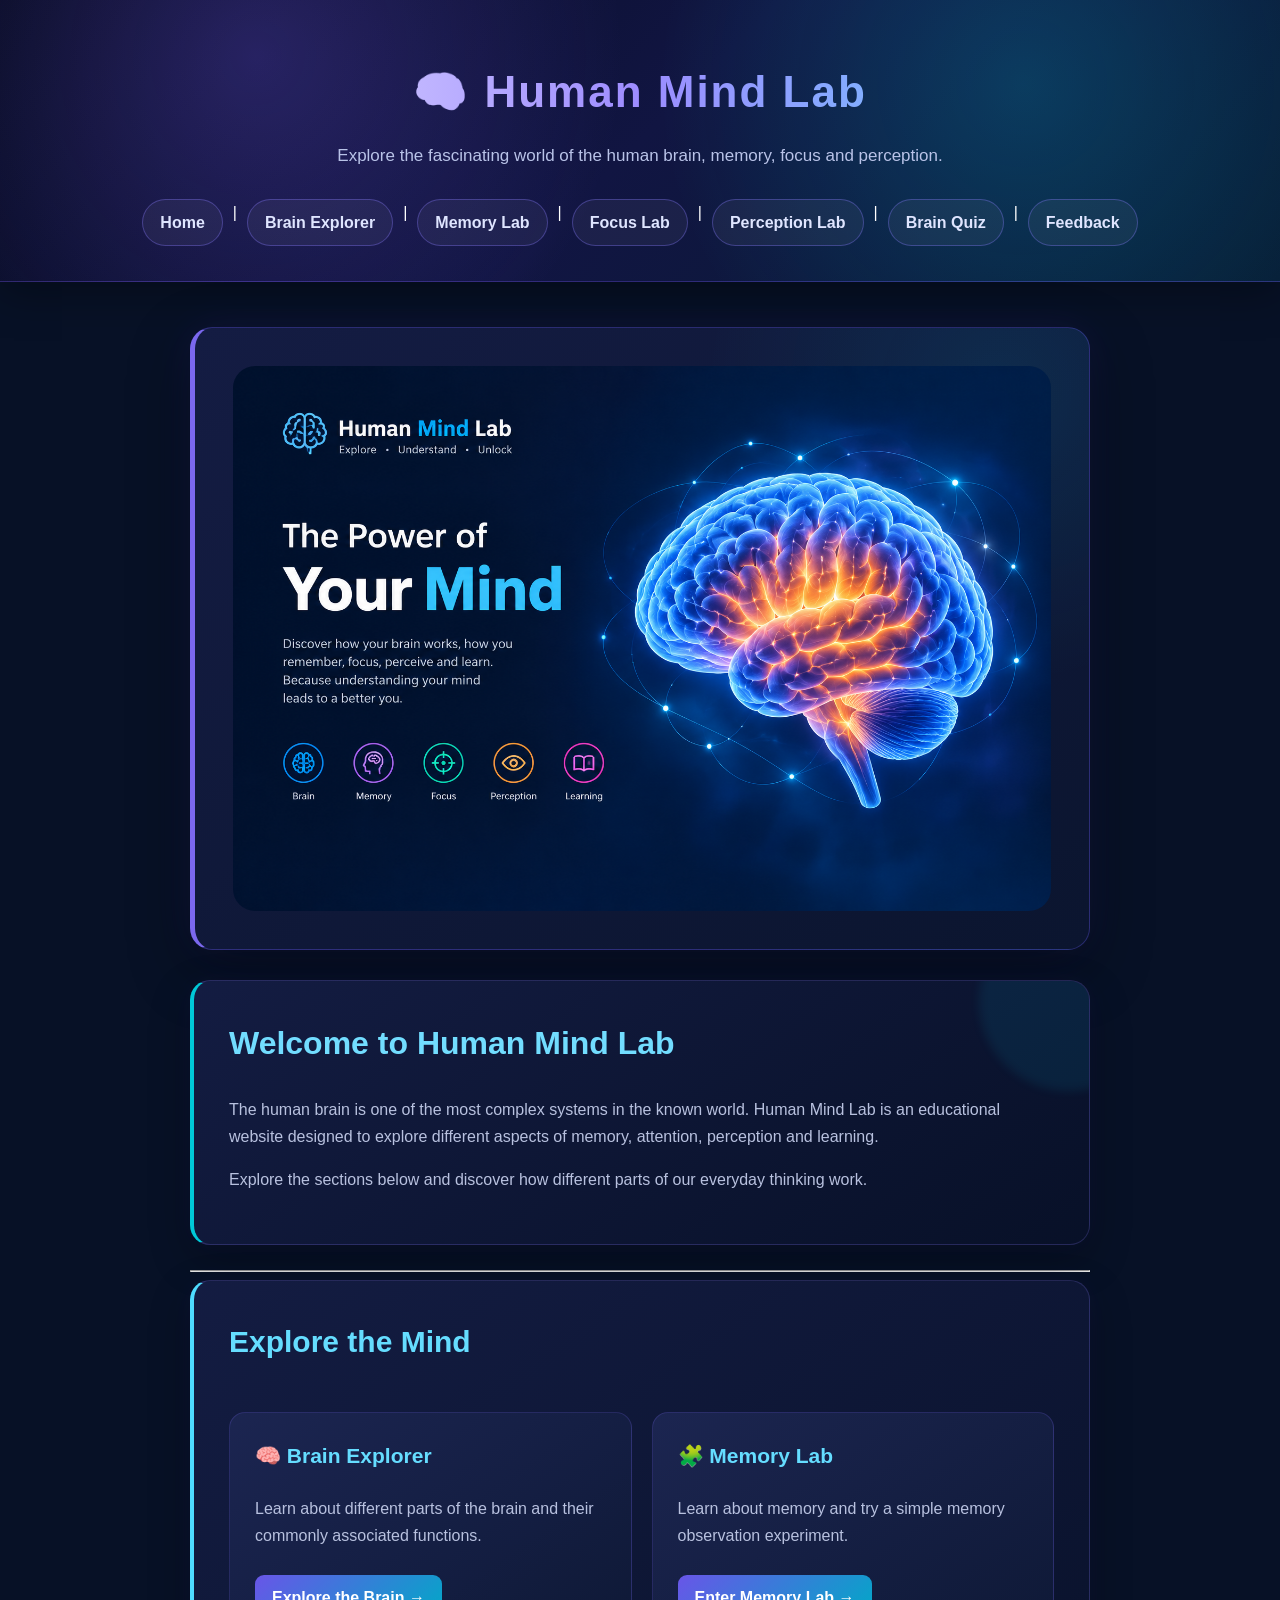
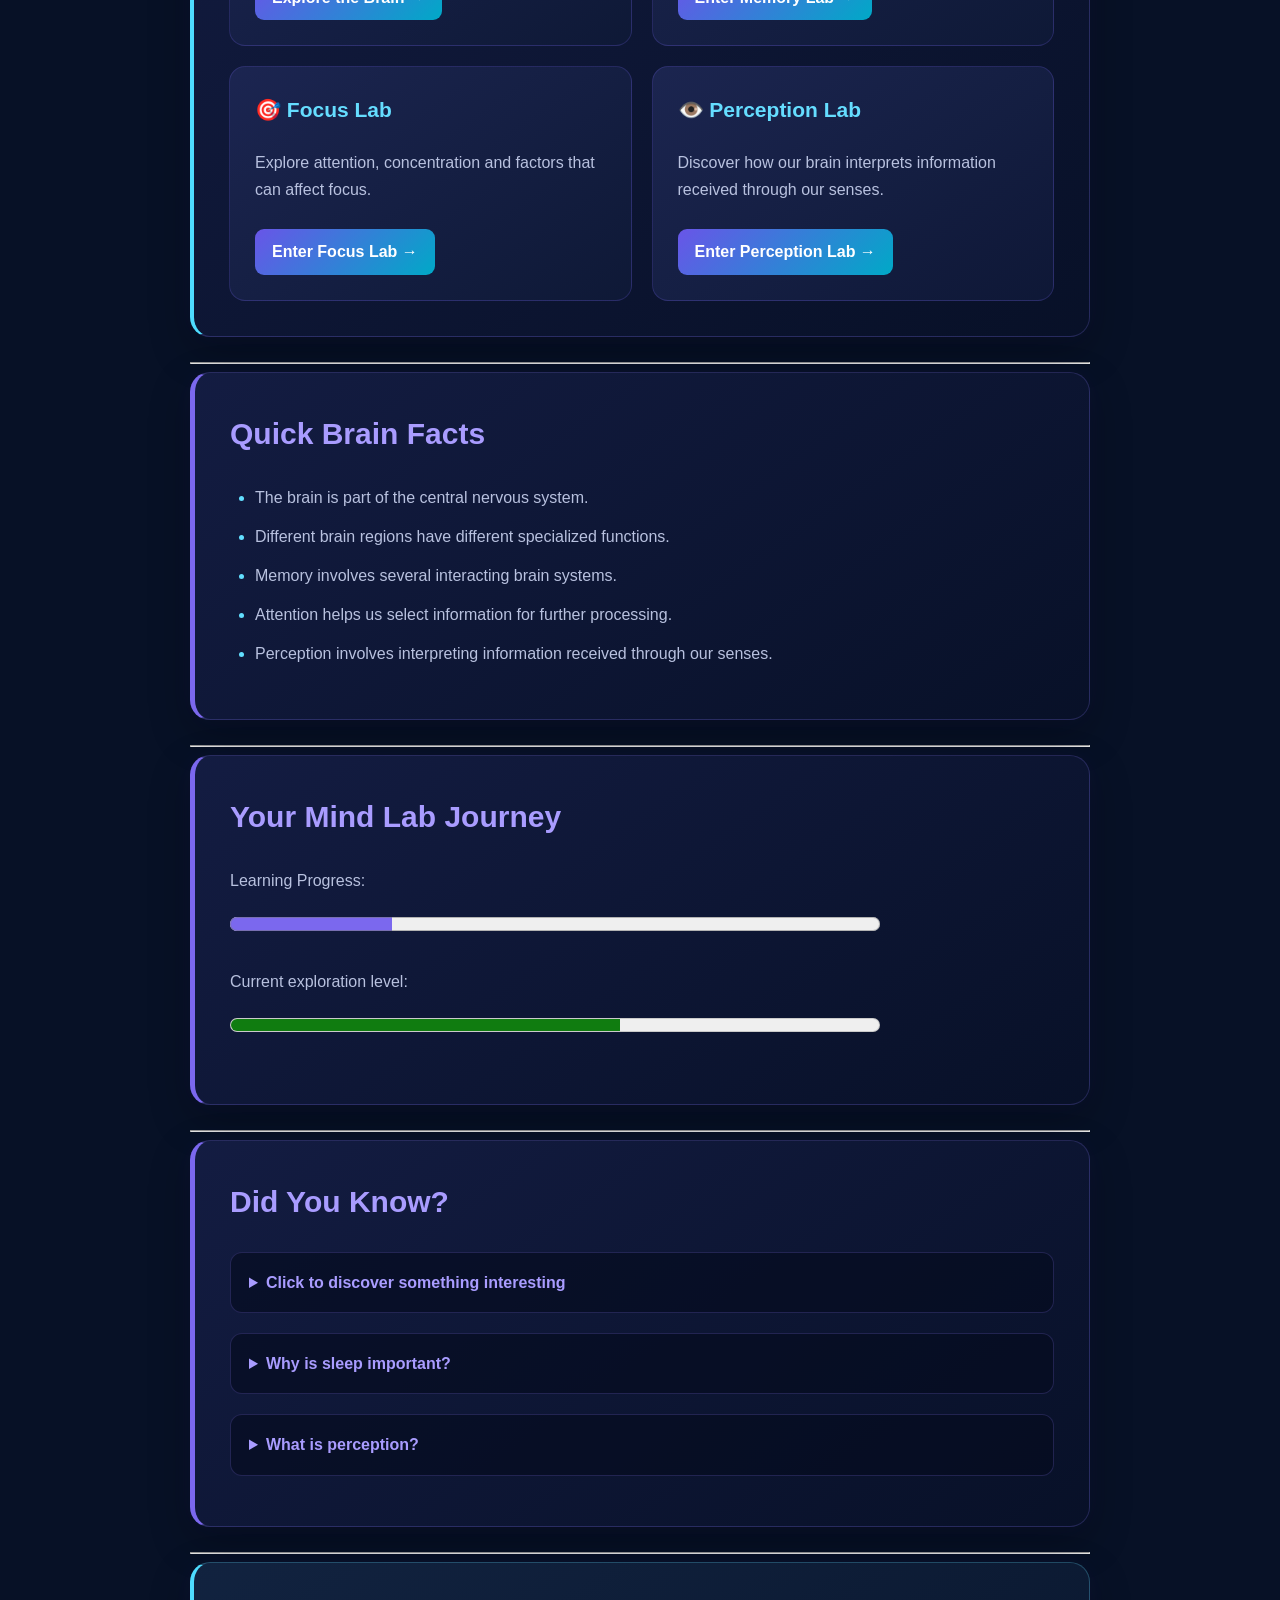
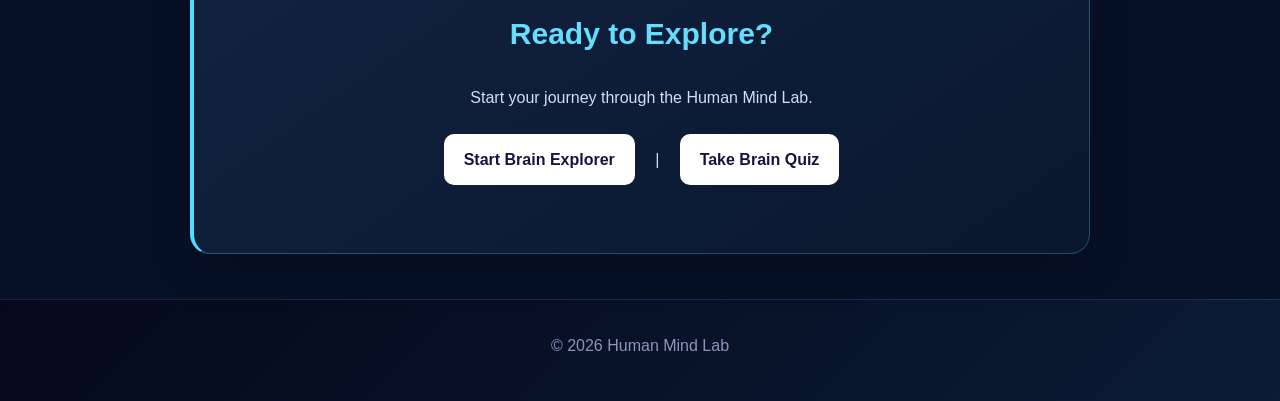
==== commit 36786d2b: "Update index.html" ====
--- a/index.html
+++ b/index.html
@@ -20,7 +20,10 @@
 
     <header>
 
-        <h1>🧠 HUMAN MIND LAB</h1>
+        <h1>
+            <span class="page-icon">🧠</span> 
+            <span class="page-title">Human Mind Lab</span>
+        </h1>
 
         <p>
             Explore the fascinating world of the human brain,
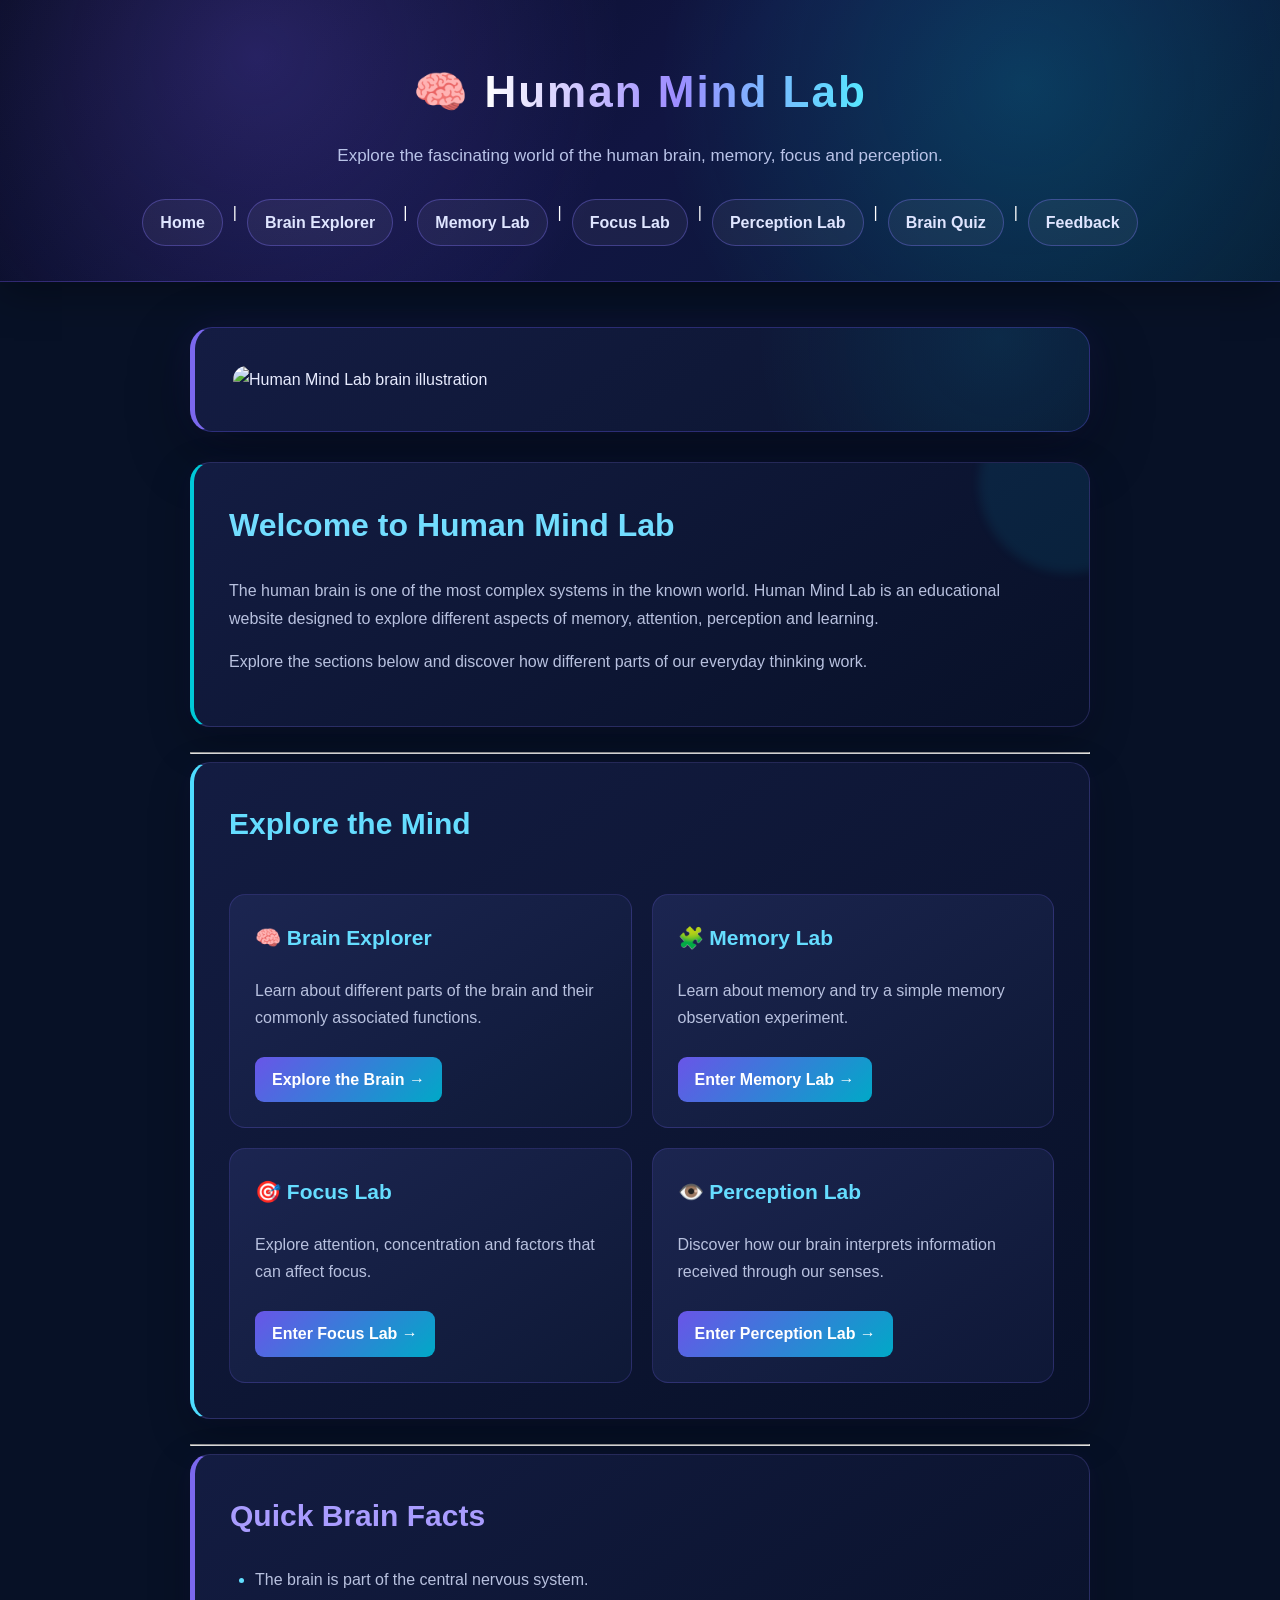
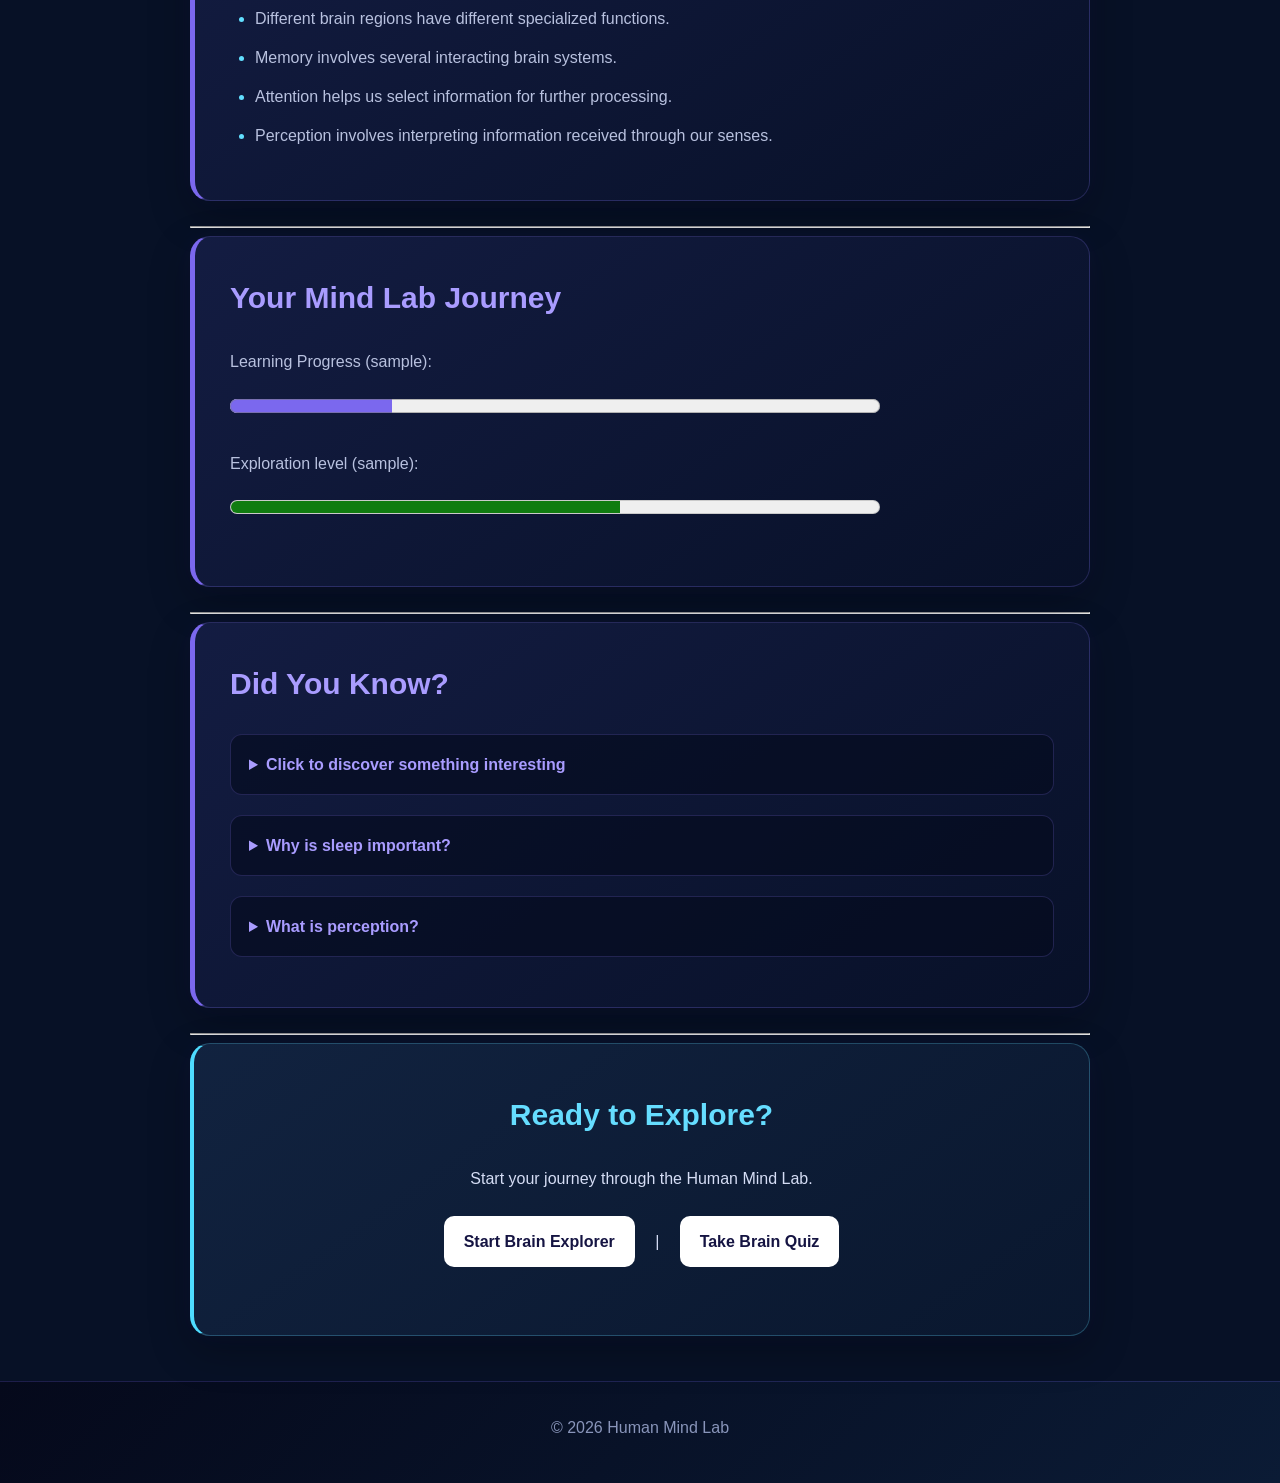
==== commit 5f273282: "Update index.html" ====
--- a/index.html
+++ b/index.html
@@ -11,6 +11,7 @@
 
     <meta name="description"
           content="Human Mind Lab - Explore memory, focus, perception and the human brain.">
+    <link rel="icon" href="data:image/svg+xml,%3Csvg xmlns=%27http://www.w3.org/2000/svg%27 viewBox=%270 0 100 100%27%3E%3Ctext y=%27.9em%27 font-size=%2790%27%3E%F0%9F%A7%A0%3C/text%3E%3C/svg%3E">
     <link rel="stylesheet" href="style.css">   
 </head>
 
@@ -36,7 +37,7 @@
 
         <nav>
 
-            <a href="index.html">Home</a> |
+            <a href="index.html" aria-current="page">Home</a> |
             <a href="brain.html">Brain Explorer</a> |
             <a href="memory.html">Memory Lab</a> |
             <a href="focus.html">Focus Lab</a> |
@@ -57,7 +58,7 @@
     <main>
          <section class="hero-image">
         <img
-            src="human-mind-hero.png"
+            src="human-mind-hero.jpg"
             alt="Human Mind Lab brain illustration"
         >
     </section>
@@ -208,7 +209,7 @@
             <h2>Your Mind Lab Journey</h2>
 
             <p>
-                Learning Progress:
+                Learning Progress (sample):
             </p>
 
             <progress value="25" max="100">
@@ -216,7 +217,7 @@
             </progress>
 
             <p>
-                Current exploration level:
+                Exploration level (sample):
             </p>
 
             <meter value="3" min="0" max="5">
--- a/style.css
+++ b/style.css
@@ -38,12 +38,30 @@
     box-shadow: 0 10px 40px rgba(0, 0, 0, 0.35);
 }
 
+/* =========================================
+   PAGE TITLE ICON + GRADIENT TEXT
+   ========================================= */
+
 header h1 {
     margin: 0 0 12px;
     font-size: 44px;
     letter-spacing: 2px;
-
-    background: linear-gradient(90deg, #ffffff, #9d8cff, #55e8ff);
+}
+
+.page-icon {
+    color: white;
+    background: none;
+    -webkit-text-fill-color: initial;
+}
+
+.page-title {
+    background: linear-gradient(
+        90deg,
+        #ffffff,
+        #9d8cff,
+        #55e8ff
+    );
+
     -webkit-background-clip: text;
     -webkit-text-fill-color: transparent;
 }
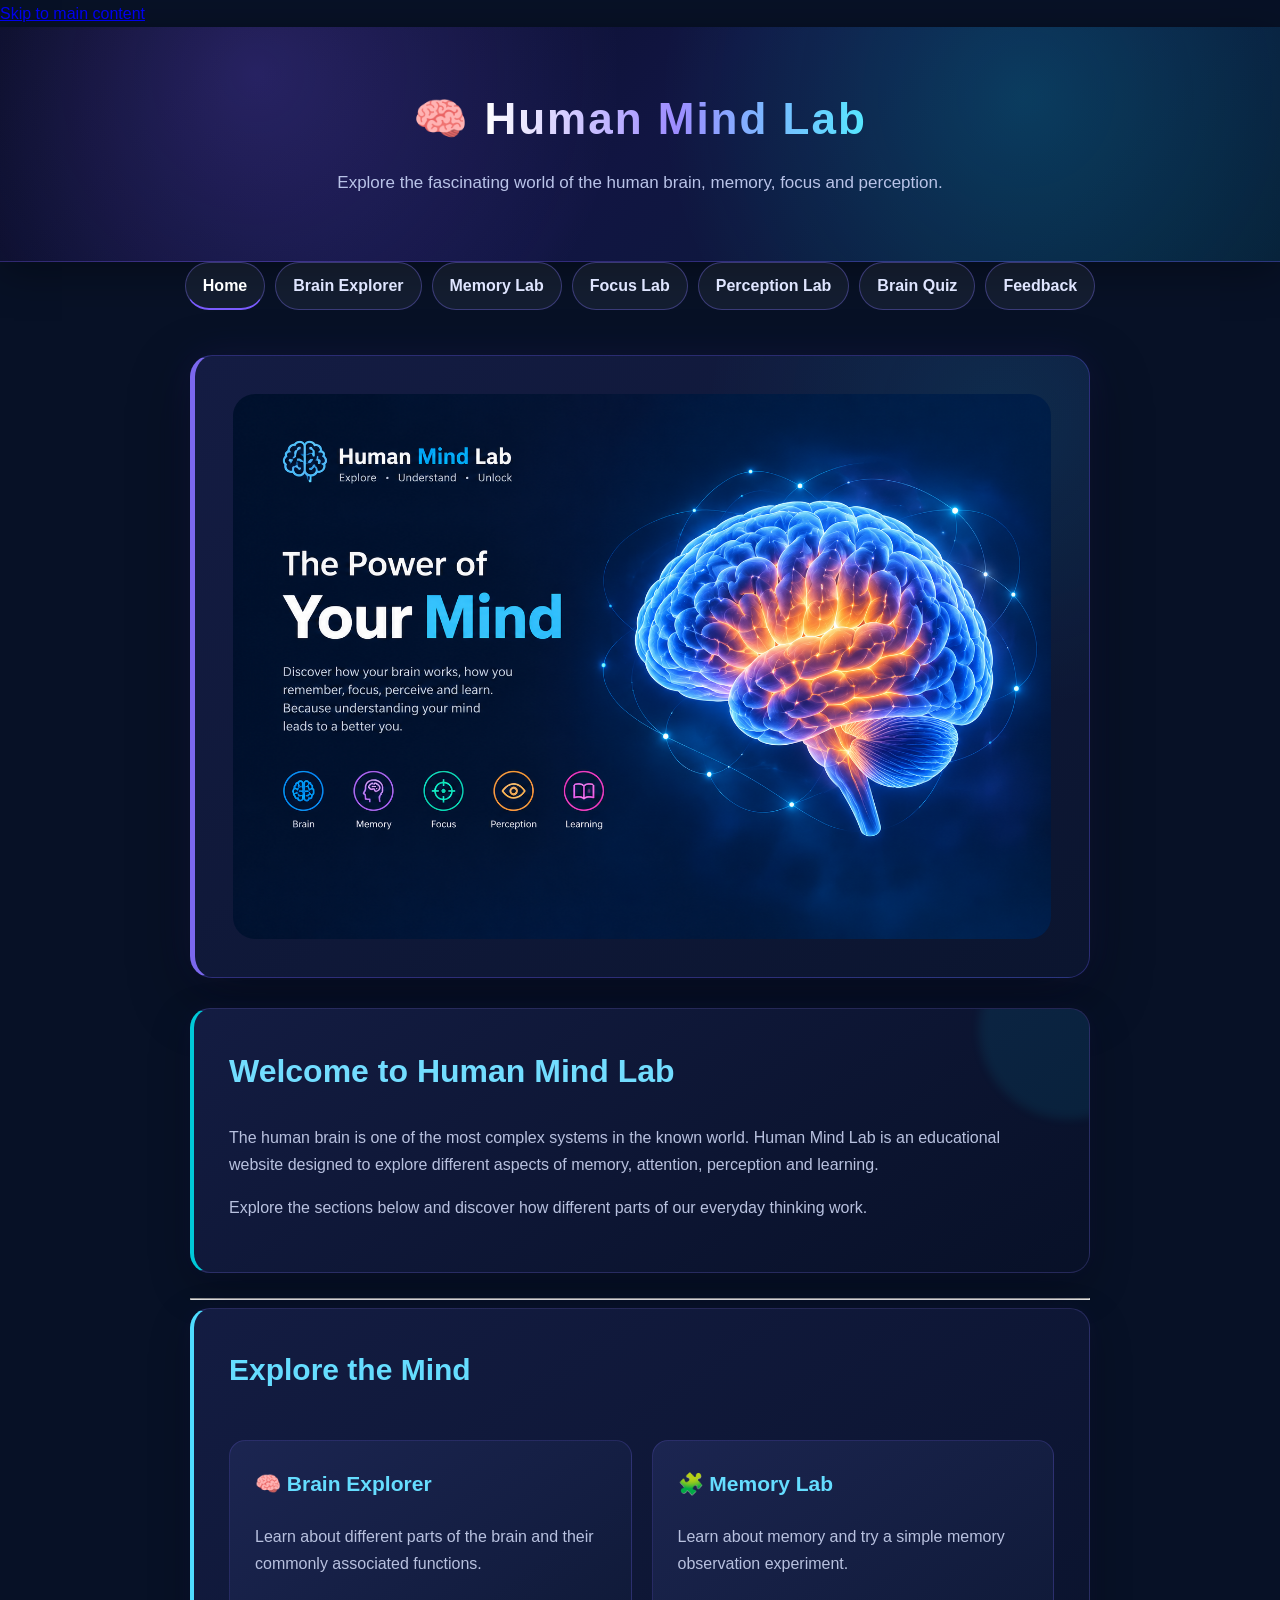
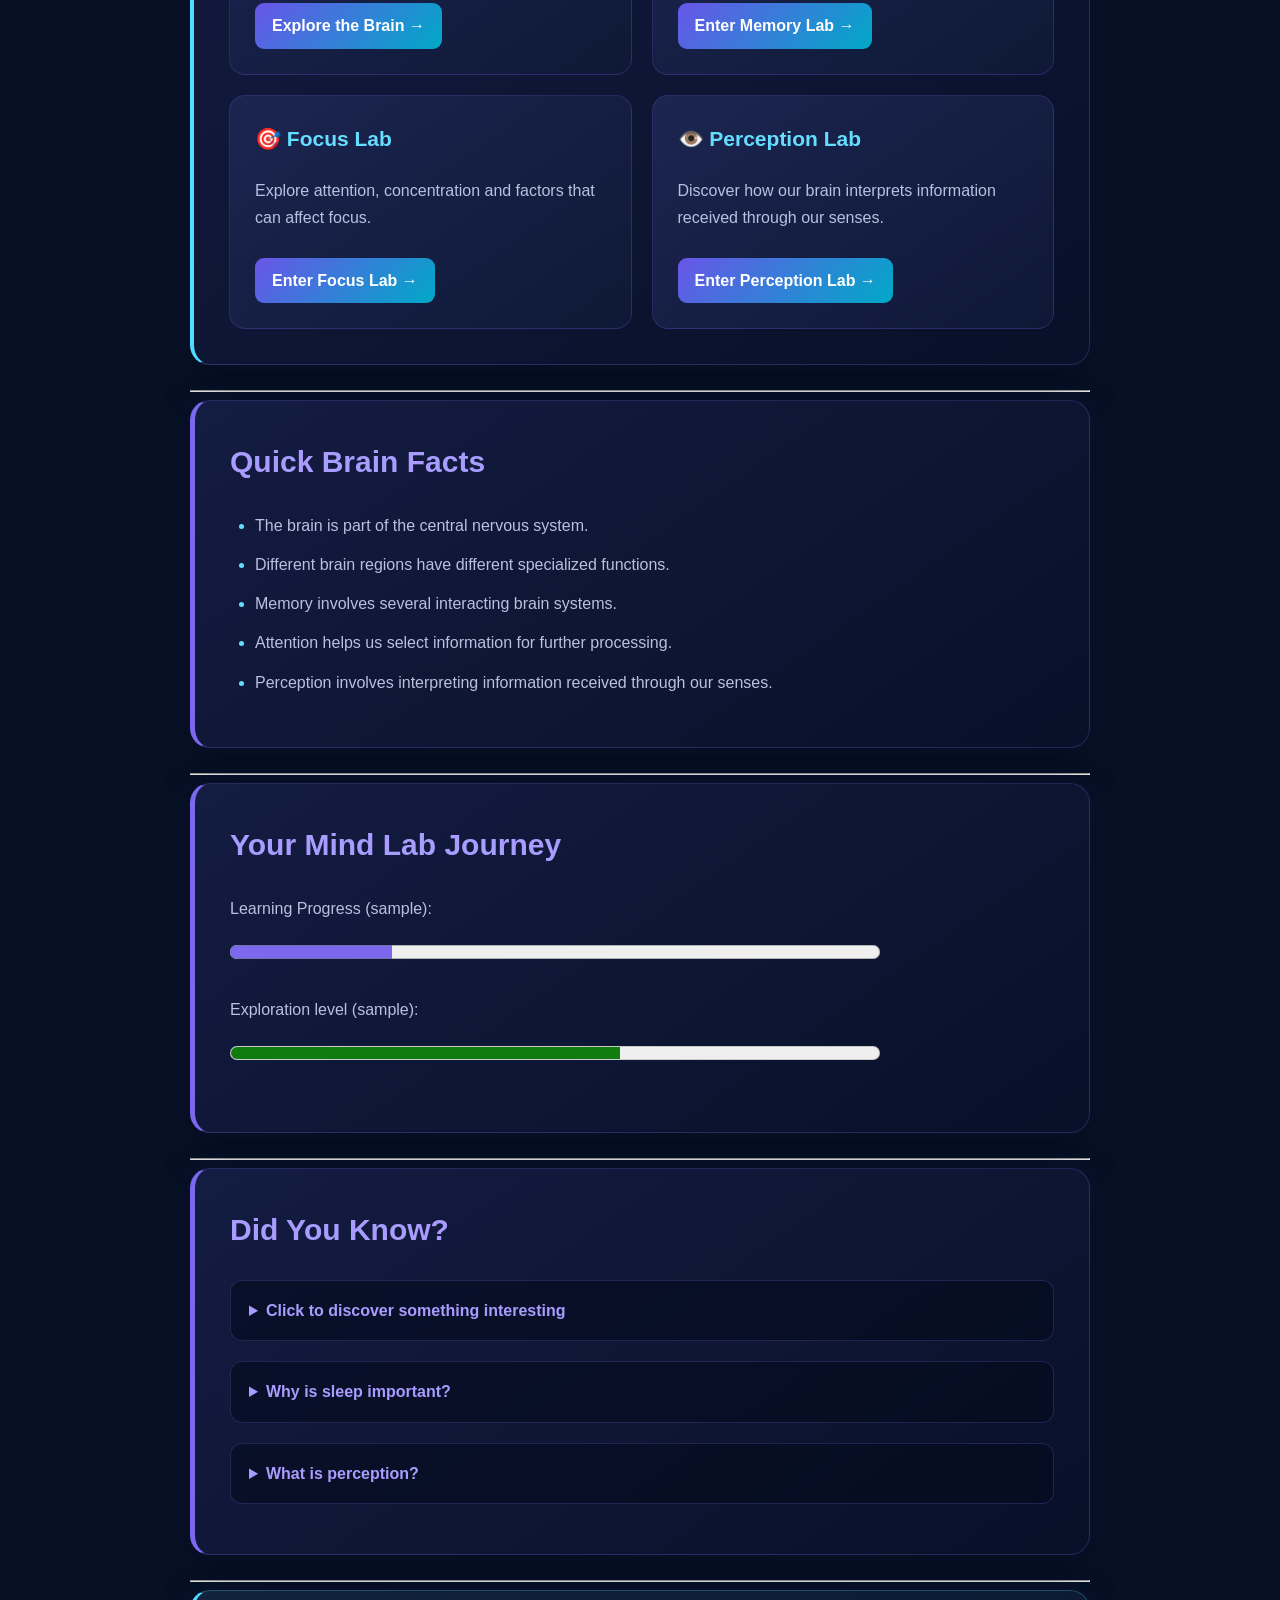
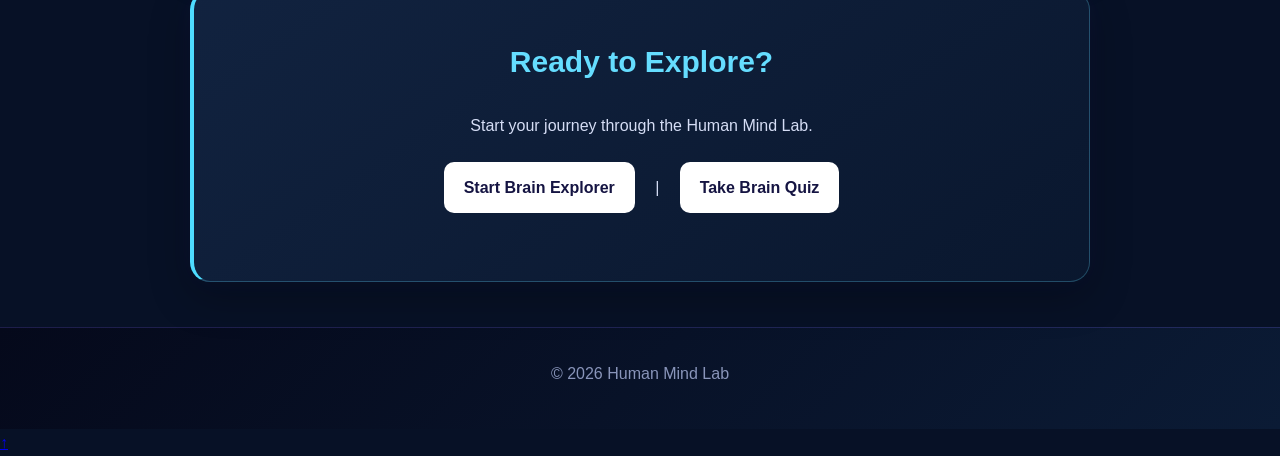
==== commit 70af9f60: "Update index.html" ====
--- a/index.html
+++ b/index.html
@@ -12,14 +12,20 @@
     <meta name="description"
           content="Human Mind Lab - Explore memory, focus, perception and the human brain.">
     <link rel="icon" href="data:image/svg+xml,%3Csvg xmlns=%27http://www.w3.org/2000/svg%27 viewBox=%270 0 100 100%27%3E%3Ctext y=%27.9em%27 font-size=%2790%27%3E%F0%9F%A7%A0%3C/text%3E%3C/svg%3E">
+    <meta name="theme-color" content="#071126">
+    <meta property="og:type" content="website">
+    <meta property="og:title" content="Human Mind Lab">
+    <meta property="og:description" content="Explore the human brain, memory, focus and perception.">
     <link rel="stylesheet" href="style.css">   
 </head>
 
 <body>
+    <a class="skip-link" href="#main">Skip to main content</a>
+
 
     <!-- ================= HEADER ================= -->
 
-    <header>
+    <header id="top">
 
         <h1>
             <span class="page-icon">🧠</span> 
@@ -33,21 +39,22 @@
 
         <hr>
 
-        <!-- ================= NAVIGATION ================= -->
+</header>
+
+    <!-- ================= NAVIGATION ================= -->
 
         <nav>
 
-            <a href="index.html" aria-current="page">Home</a> |
-            <a href="brain.html">Brain Explorer</a> |
-            <a href="memory.html">Memory Lab</a> |
-            <a href="focus.html">Focus Lab</a> |
-            <a href="perception.html">Perception Lab</a> |
-            <a href="quiz.html">Brain Quiz</a> |
+            <a href="index.html" aria-current="page">Home</a>
+            <a href="brain.html">Brain Explorer</a>
+            <a href="memory.html">Memory Lab</a>
+            <a href="focus.html">Focus Lab</a>
+            <a href="perception.html">Perception Lab</a>
+            <a href="quiz.html">Brain Quiz</a>
             <a href="feedback.html">Feedback</a>
 
         </nav>
 
-    </header>
 
 
     <hr>
@@ -55,7 +62,7 @@
 
     <!-- ================= MAIN CONTENT ================= -->
 
-    <main>
+    <main id="main">
          <section class="hero-image">
         <img
             src="human-mind-hero.jpg"
@@ -327,6 +334,8 @@
 
     </footer>
 
+    <a href="#top" class="back-to-top" aria-label="Back to top">&uarr;</a>
+
 </body>
 
 </html>
--- a/style.css
+++ b/style.css
@@ -1,8 +1,3 @@
-/* =========================================
-   HUMAN MIND LAB
-   MODERN FUTURISTIC THEME
-   index.html
-   ========================================= */
 
 * {
     box-sizing: border-box;
@@ -2159,3 +2154,48 @@
          margin: 5px 0;
      }
  }
+
+
+/* =========================================
+   ADDITIONS: current page, memory timer, focus
+   ========================================= */
+nav a[aria-current="page"] {
+    color: #ffffff;
+    font-weight: 700;
+    border-bottom: 2px solid #7b5cff;
+}
+
+/* Memory Lab: word list fades out after 30 seconds (CSS only) */
+.word-list {
+    animation: hideWords 1s linear 30s forwards;
+}
+
+@keyframes hideWords {
+    to { opacity: 0; visibility: hidden; }
+}
+
+a:focus-visible, button:focus-visible, input:focus-visible,
+select:focus-visible, textarea:focus-visible, summary:focus-visible {
+    outline: 3px solid #00dcff;
+    outline-offset: 3px;
+}
+
+@media (prefers-reduced-motion: reduce) {
+    html { scroll-behavior: auto; }
+}
+
+/* Fix: the home-page 2-column grid leaked onto the third section of other pages */
+main:not(:has(.hero-image)) > section:nth-of-type(3) {
+    display: block;
+}
+
+/* Quiz: give every question the same left accent (first and last keep their colors) */
+main form fieldset {
+    border-left: 4px solid #6352d9;
+}
+
+/* Footer: Back to Home link sits above the copyright line */
+footer a {
+    display: inline-block;
+    margin-bottom: 12px;
+}
